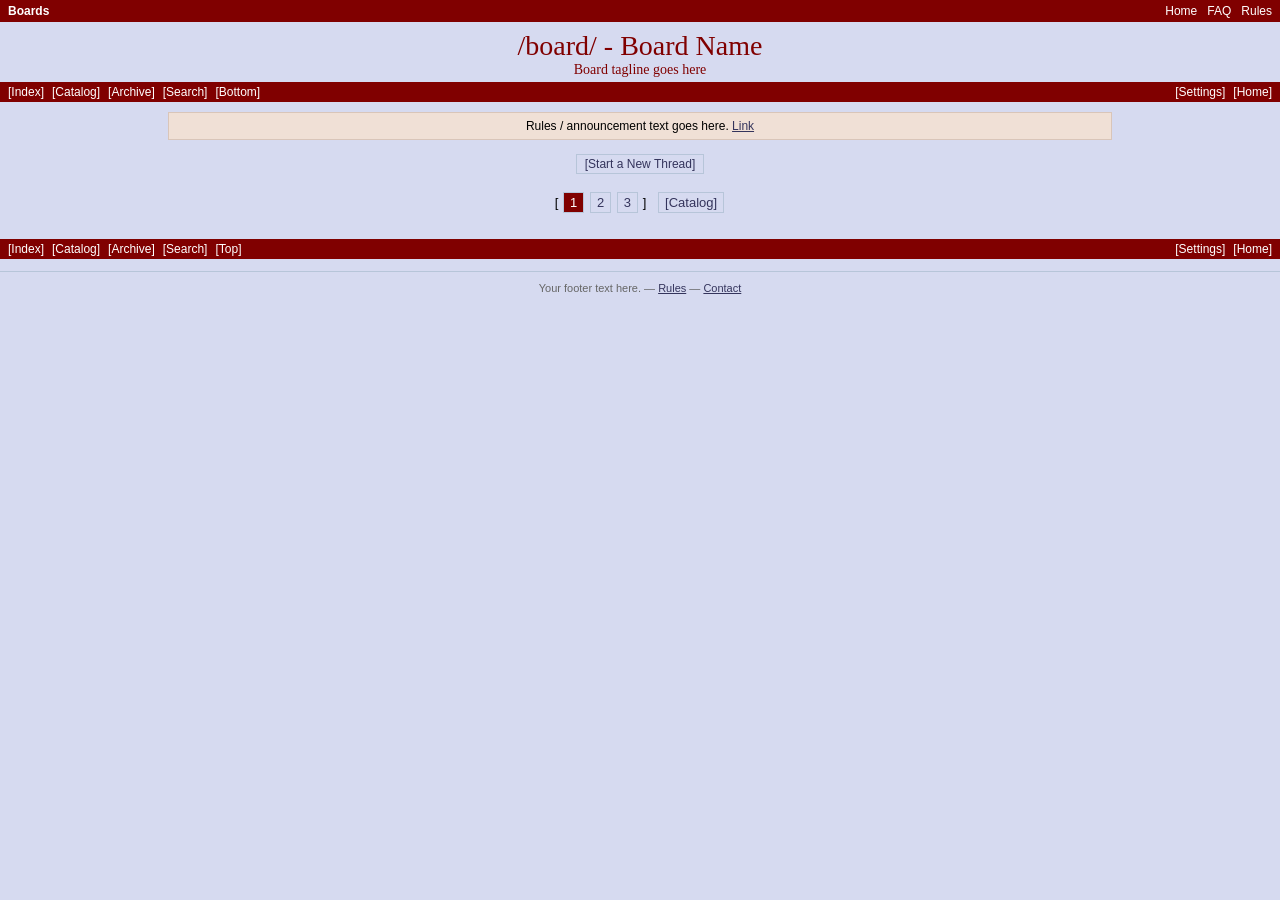
==== carusobackend/index.html @ 74627b52 "modified index Updated the HTML structure and content for the Angelo Caruso website." ====
<!DOCTYPE html>
<html lang="en">
<head>
<meta charset="UTF-8">
<meta name="viewport" content="width=device-width, initial-scale=1.0">
<title>Angelo Caruso website</title>
<link rel="stylesheet" href="css/style.css">
</head>
<body>

<!-- Top board list / header links -->
<div id="header">
  <div id="header-links">
    <strong>Boards</strong>
    <!-- Add your board links here: <a href="/board/">board</a> -->
  </div>
  <div id="header-right">
    <a href="#">Home</a>
    <a href="#">FAQ</a>
    <a href="#">Rules</a>
  </div>
</div>

<!-- Board title -->
<div id="board-banner">
  <h1>/board/ - Board Name</h1>
  <h2>Board tagline goes here</h2>
</div>

<!-- Top nav -->
<div class="nav-bar">
  <div class="nav-left">
    <a href="#">[Index]</a>
    <a href="#">[Catalog]</a>
    <a href="#">[Archive]</a>
    <a href="#">[Search]</a>
    <a href="#">[Bottom]</a>
  </div>
  <div class="nav-right">
    <a href="#">[Settings]</a>
    <a href="#">[Home]</a>
  </div>
</div>

<div id="page-container">

  <!-- Optional announcement banner -->
  <div class="board-announcement">
    Rules / announcement text goes here. <a href="#">Link</a>
  </div>

  <!-- New thread form -->
  <div id="reply-form-container">
    <button class="form-toggle" onclick="document.getElementById('reply-form').classList.toggle('open')">
      [Start a New Thread]
    </button>
    <div id="reply-form">
      <table>
        <tr>
          <td>Name</td>
          <td><input type="text" name="name" size="25" maxlength="35" placeholder="Anonymous"></td>
        </tr>
        <tr>
          <td>Subject</td>
          <td>
            <input type="text" name="sub" size="25" maxlength="100">
            &nbsp;<input type="submit" value="Submit">
          </td>
        </tr>
        <tr>
          <td>Comment</td>
          <td><textarea name="com" cols="48" rows="4"></textarea></td>
        </tr>
        <tr>
          <td>File</td>
          <td><input type="file" name="upfile"></td>
        </tr>
      </table>
    </div>
  </div>

  <!-- ════════════════════════════
       THREADS GO HERE
       Copy this block for each thread:

  <div class="thread" id="t00000001">
    <div class="op-post clearfix">
      <div class="op-file">
        <span class="fileinfo"><a href="#">File: image.jpg</a><br>(100 KB, 800x600)</span>
        <img src="image.jpg" alt="image">
      </div>
      <div>
        <div class="post-header">
          <span class="post-subject">Thread Subject</span>
          &nbsp;<span class="post-name">Anonymous</span>
          &nbsp;<span class="post-date">01/01/26(Thu)00:00:00</span>
          &nbsp;<span class="post-num"><a href="#">No.</a><a href="#">00000001</a></span>
        </div>
        <div class="post-message">
          OP text here.<br>
          <span class="greentext">&gt;greentext like this</span>
        </div>
      </div>
    </div>
    <div class="thread-stats">
      <span class="omitted">X replies and Y images omitted.</span>
      &nbsp;<a href="#">Click here</a> to view.
    </div>
    <div class="replies">
      <div class="reply">
        <div class="post-header">
          <span class="post-name">Anonymous</span>
          &nbsp;<span class="post-date">01/01/26(Thu)00:01:00</span>
          &nbsp;<span class="post-num"><a href="#">No.00000002</a></span>
        </div>
        <div class="post-message">Reply text here.</div>
      </div>
    </div>
  </div>
  <hr class="thread-divider">

  ════════════════════════════ -->

  <!-- Pagination -->
  <div class="pagelist">
    [
    <span class="current-page">1</span>
    <a href="#">2</a>
    <a href="#">3</a>
    ]
    &nbsp;
    <a href="#">[Catalog]</a>
  </div>

</div>

<!-- Bottom nav -->
<div class="nav-bar">
  <div class="nav-left">
    <a href="#">[Index]</a>
    <a href="#">[Catalog]</a>
    <a href="#">[Archive]</a>
    <a href="#">[Search]</a>
    <a href="#">[Top]</a>
  </div>
  <div class="nav-right">
    <a href="#">[Settings]</a>
    <a href="#">[Home]</a>
  </div>
</div>

<div id="footer">
  Your footer text here. &mdash; <a href="#">Rules</a> &mdash; <a href="#">Contact</a>
</div>

</body>
</html>
---- carusobackend/css/style.css ----
* { margin: 0; padding: 0; box-sizing: border-box; }

body {
  background: #D6DAF0;
  font-family: Arial, Helvetica, sans-serif;
  font-size: 13px;
  color: #000;
}

a { color: #34345C; text-decoration: underline; }
a:hover { color: #DD0000; }

#header {
  background: #800000;
  color: #fff;
  padding: 4px 8px;
  display: flex;
  align-items: center;
  justify-content: space-between;
  font-size: 12px;
  flex-wrap: wrap;
  gap: 4px;
}
#header a { color: #fff; text-decoration: none; }
#header a:hover { text-decoration: underline; }
#header-links { display: flex; flex-wrap: wrap; gap: 2px 8px; }
#header-right { display: flex; gap: 10px; }

#board-banner {
  text-align: center;
  padding: 8px 0 4px;
}
#board-banner h1 {
  font-size: 28px;
  font-family: "Times New Roman", serif;
  font-weight: normal;
  color: #800000;
}
#board-banner h2 {
  font-size: 14px;
  font-family: "Times New Roman", serif;
  font-weight: normal;
  color: #800000;
}

.nav-bar {
  background: #800000;
  color: #fff;
  padding: 3px 8px;
  font-size: 12px;
  display: flex;
  justify-content: space-between;
  align-items: center;
  flex-wrap: wrap;
  gap: 4px;
}
.nav-bar a { color: #fff; text-decoration: none; }
.nav-bar a:hover { text-decoration: underline; }
.nav-left { display: flex; gap: 8px; flex-wrap: wrap; }
.nav-right { display: flex; gap: 8px; }

#page-container {
  max-width: 960px;
  margin: 0 auto;
  padding: 4px 8px 20px;
}

.board-announcement {
  background: #F0E0D6;
  border: 1px solid #D9C5B9;
  padding: 6px 10px;
  margin: 6px 0;
  font-size: 12px;
  text-align: center;
}

/* Post form */
#reply-form-container { text-align: center; padding: 8px 0; }
.form-toggle {
  background: #D6DAF0;
  border: 1px solid #B7C5D9;
  padding: 2px 8px;
  cursor: pointer;
  font-size: 12px;
  color: #34345C;
  font-family: Arial, Helvetica, sans-serif;
}
.form-toggle:hover { background: #BBC5D8; }
#reply-form {
  display: none;
  margin: 6px auto;
  max-width: 480px;
  background: #D6DAF0;
  border: 1px solid #B7C5D9;
  padding: 8px;
  text-align: left;
}
#reply-form.open { display: block; }
#reply-form table { width: 100%; border-collapse: collapse; }
#reply-form td { padding: 3px 4px; vertical-align: top; font-size: 12px; }
#reply-form td:first-child { text-align: right; color: #117743; font-weight: bold; width: 70px; }
#reply-form input[type="text"],
#reply-form textarea {
  width: 100%; font-size: 12px;
  font-family: Arial, Helvetica, sans-serif;
  border: 1px solid #aaa; background: #fff; padding: 2px 4px;
}
#reply-form textarea { height: 80px; resize: vertical; }
#reply-form input[type="submit"] {
  background: #D6DAF0; border: 1px solid #aaa;
  padding: 2px 10px; cursor: pointer; font-size: 12px;
  font-family: Arial, Helvetica, sans-serif;
}
#reply-form input[type="submit"]:hover { background: #BBC5D8; }

/* Threads */
.thread { margin: 8px 0 4px; padding: 4px 0; }
.thread-divider { border: none; border-top: 1px solid #B7C5D9; margin: 10px 0 6px; }
.op-post { display: flex; gap: 0; }
.clearfix::after { content: ""; display: table; clear: both; }

.op-file { float: left; margin: 0 16px 6px 0; text-align: center; }
.op-file .fileinfo { font-size: 11px; color: #666; margin-bottom: 3px; display: block; }
.op-file img { display: block; cursor: pointer; max-width: 130px; max-height: 130px; object-fit: cover; }

.post-header { font-size: 13px; margin-bottom: 3px; line-height: 1.6; }
.post-subject { color: #0F0C5D; font-weight: bold; }
.post-name { color: #117743; font-weight: bold; }
.post-date { color: #666; font-size: 12px; }
.post-num { color: #666; font-size: 12px; }
.post-num a { color: #666; text-decoration: none; }
.post-num a:hover { color: #DD0000; }
.post-message { font-size: 13px; line-height: 1.6; max-width: 700px; word-wrap: break-word; }
.post-message .greentext { color: #789922; }
.post-message .spoiler { background: #000; color: #000; cursor: pointer; }
.post-message .spoiler:hover { color: #fff; }

.replies { margin-left: 50px; margin-top: 8px; }
.reply {
  display: inline-block; background: #D6DAF0;
  border: 1px solid #B7C5D9; padding: 4px 6px;
  margin: 3px 4px 3px 0; vertical-align: top; max-width: 320px;
}
.reply .post-header { font-size: 12px; }
.reply-file { margin-bottom: 4px; }
.reply-file img { max-width: 100px; max-height: 100px; display: block; cursor: pointer; object-fit: cover; }
.reply-file .fileinfo { font-size: 11px; color: #666; }

.thread-stats { margin: 6px 0 0 50px; font-size: 12px; color: #666; }
.thread-stats a { color: #34345C; }
.omitted { font-style: italic; }

/* Pagination */
.pagelist { text-align: center; padding: 10px 0 6px; font-size: 13px; }
.pagelist a {
  display: inline-block; padding: 2px 6px;
  border: 1px solid #B7C5D9; background: #D6DAF0;
  color: #34345C; text-decoration: none; margin: 0 1px;
}
.pagelist a:hover { background: #BBC5D8; }
.current-page {
  display: inline-block; padding: 2px 6px;
  border: 1px solid #B7C5D9; background: #800000; color: #fff; margin: 0 1px;
}

#footer {
  text-align: center; font-size: 11px; color: #666;
  padding: 10px 0; border-top: 1px solid #B7C5D9; margin-top: 12px;
}
#footer a { color: #34345C; }
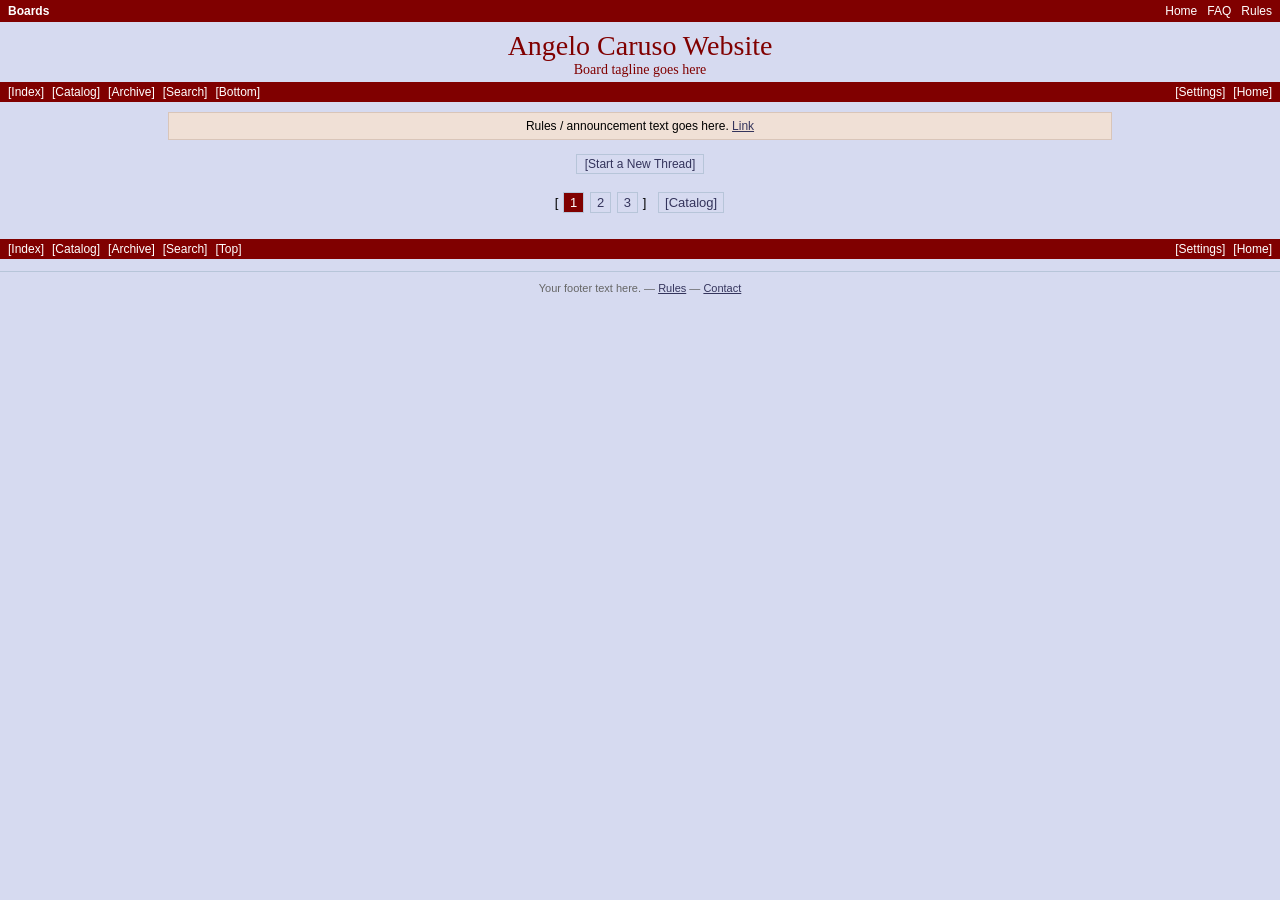
==== commit 7b8a181f: "Update index.html" ====
--- a/carusobackend/index.html
+++ b/carusobackend/index.html
@@ -23,7 +23,7 @@
 
 <!-- Board title -->
 <div id="board-banner">
-  <h1>/board/ - Board Name</h1>
+  <h1>Angelo Caruso Website</h1>
   <h2>Board tagline goes here</h2>
 </div>
 
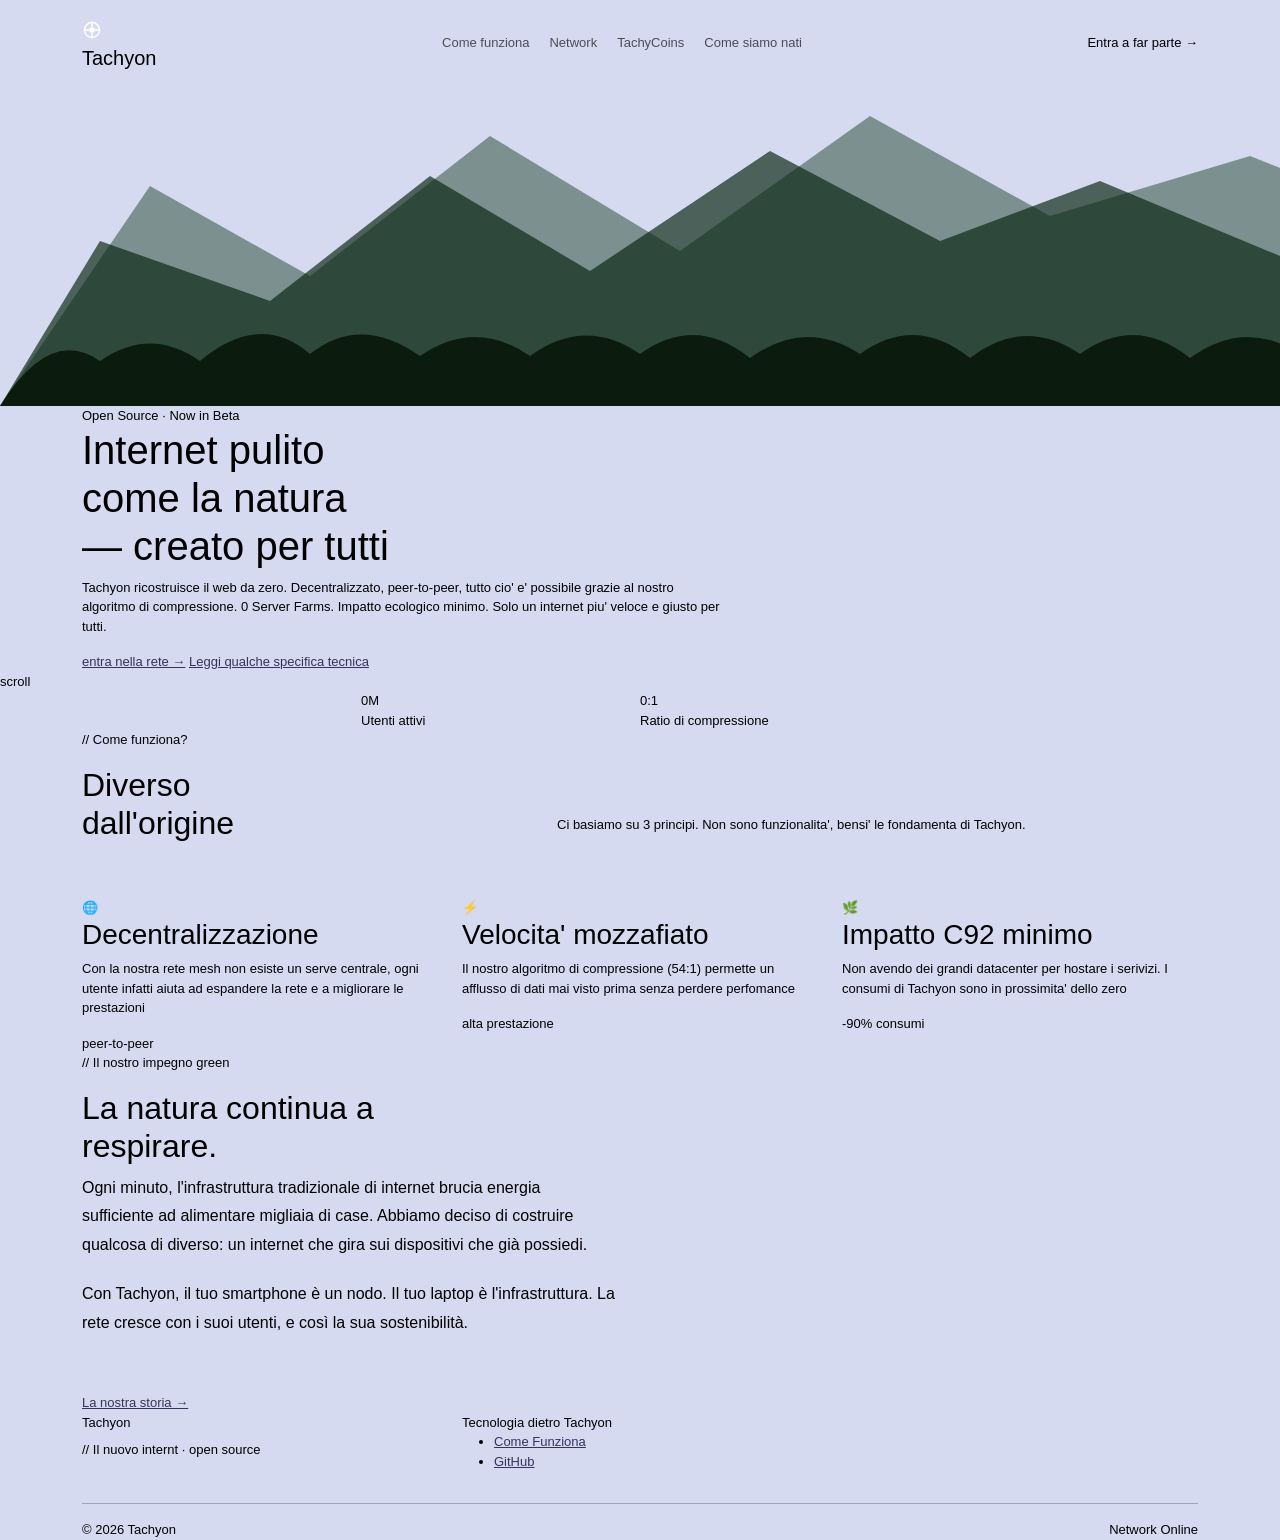
==== commit 3eee4e01: "Revamp index.html for Tachyon website Updated the HTML structure and content for the Tachyon website" ====
--- a/carusobackend/index.html
+++ b/carusobackend/index.html
@@ -1,157 +1,217 @@
 <!DOCTYPE html>
-<html lang="en">
+<html lang="it">
 <head>
-<meta charset="UTF-8">
-<meta name="viewport" content="width=device-width, initial-scale=1.0">
-<title>Angelo Caruso website</title>
-<link rel="stylesheet" href="css/style.css">
+  <meta charset="UTF-8">
+  <meta name="viewport" content="width=device-width, initial-scale=1.0">
+  <title>Tachyon — L'internet davvero libero</title>
+
+  <link href="https://cdn.jsdelivr.net/npm/bootstrap@5.3.3/dist/css/bootstrap.min.css" rel="stylesheet">
+  <link href="https://fonts.googleapis.com/css2?family=Syne:wght@400;600;700;800&family=Outfit:wght@300;400;500;600&family=DM+Mono:wght@400;500&display=swap" rel="stylesheet">
+
+  <link rel="stylesheet" href="css/style.css">
 </head>
 <body>
 
-<!-- Top board list / header links -->
-<div id="header">
-  <div id="header-links">
-    <strong>Boards</strong>
-    <!-- Add your board links here: <a href="/board/">board</a> -->
+  <nav class="navbar navbar-expand-lg" id="mainNav">
+    <div class="container">
+      <a class="navbar-brand" href="index.html">
+        <div class="brand-icon">
+          <svg width="20" height="20" viewBox="0 0 20 20" fill="none" aria-hidden="true">
+            <circle cx="10" cy="10" r="7.5" stroke="white" stroke-width="1.5"/>
+            <circle cx="10" cy="10" r="2.8" fill="white"/>
+            <line x1="10" y1="2" x2="10" y2="6.5"  stroke="white" stroke-width="1.5" stroke-linecap="round"/>
+            <line x1="10" y1="13.5" x2="10" y2="18" stroke="white" stroke-width="1.5" stroke-linecap="round"/>
+            <line x1="2"  y1="10"  x2="6.5" y2="10" stroke="white" stroke-width="1.5" stroke-linecap="round"/>
+            <line x1="13.5" y1="10" x2="18" y2="10" stroke="white" stroke-width="1.5" stroke-linecap="round"/>
+          </svg>
+        </div>
+        <span class="brand-name">Tachyon</span>
+      </a>
+
+      <button class="navbar-toggler" type="button" data-bs-toggle="collapse" data-bs-target="#navContent">
+        <span class="navbar-toggler-icon"></span>
+      </button>
+
+      <div class="collapse navbar-collapse" id="navContent">
+        <ul class="navbar-nav mx-auto gap-1">
+          <li class="nav-item"><a class="nav-link" href="technology.html">Come funziona</a></li>
+          <li class="nav-item"><a class="nav-link" href="#">Network</a></li>
+          <li class="nav-item"><a class="nav-link" href="tachycoins.html">TachyCoins</a></li>
+          <li class="nav-item"><a class="nav-link" href="story.html">Come siamo nati</a></li>
+        </ul>
+        <a href="calculator.html" class="nav-link btn-nav-cta ms-lg-3">Entra a far parte →</a>
+      </div>
+    </div>
+  </nav>
+
+  <section class="hero" id="hero">
+    <div class="hero-bg">
+      <div class="hero-bg-placeholder"></div>
+      <svg class="hero-mountains" viewBox="0 0 1440 320" xmlns="http://www.w3.org/2000/svg" preserveAspectRatio="xMidYMax slice" style="height:320px;">
+        <polygon points="0,320 150,100 310,190 490,50 680,165 870,30 1050,130 1250,70 1440,145 1440,320" fill="rgba(14,55,28,0.45)"/>
+        <polygon points="0,320 100,155 270,215 430,90 590,185 770,65 940,155 1100,95 1280,170 1440,115 1440,320" fill="rgba(10,40,20,0.68)"/>
+        <path d="M0,320 Q50,240 100,275 Q150,240 200,275 Q260,225 310,268 Q360,228 420,270 Q475,232 530,270 Q585,230 640,268 Q695,228 750,272 Q805,232 860,268 Q915,228 970,272 Q1025,230 1080,268 Q1135,228 1190,272 Q1245,232 1300,268 Q1360,240 1440,265 L1440,320 Z" fill="rgba(6,22,10,0.88)"/>
+      </svg>
+      <div class="hero-particles" id="particles"></div>
+    </div>
+
+    <div class="hero-overlay"></div>
+
+    <div class="container hero-content">
+      <div class="row">
+        <div class="col-lg-8 col-xl-7">
+          <div class="hero-badge">
+            <div class="hero-badge-dot"></div>
+            <span class="hero-badge-text">Open Source · Now in Beta</span>
+          </div>
+          <h1 class="hero-title">
+            Internet pulito<br>
+            come <span class="accent">la natura</span><br>
+            <span class="dim">— creato per tutti</span>
+          </h1>
+          <p class="hero-subtitle">
+          Tachyon ricostruisce il web da zero. Decentralizzato, peer-to-peer, tutto cio' e' possibile grazie al nostro algoritmo di compressione. 0 Server Farms. Impatto ecologico minimo. Solo un internet piu' veloce e giusto per tutti.
+          </p>
+          <div class="hero-actions">
+            <a href="calculator.html" class="btn-primary-green">entra nella rete →</a>
+            <a href="technology.html" class="btn-ghost-white">Leggi qualche specifica tecnica</a>
+          </div>
+        </div>
+      </div>
+    </div>
+
+    <div class="scroll-hint">
+      <span>scroll</span>
+      <div class="scroll-arrow"></div>
+    </div>
+  </section>
+
+  <section class="impact-bar">
+  <div class="container">
+    <div class="row g-0 justify-content-center">
+      
+      <div class="col-6 col-md-3">
+        <div class="impact-stat">
+          <div class="impact-num">
+            <span class="counter" data-target="12.4">0</span><span class="unit">M</span>
+          </div>
+          <div class="impact-label">Utenti attivi</div>
+        </div>
+      </div>
+
+      <div class="col-6 col-md-3">
+        <div class="impact-stat">
+          <div class="impact-num">
+            <span class="counter" data-target="54">0</span><span class="unit">:1</span>
+          </div>
+          <div class="impact-label">Ratio di compressione</div>
+        </div>
+      </div>
+
+    </div>
   </div>
-  <div id="header-right">
-    <a href="#">Home</a>
-    <a href="#">FAQ</a>
-    <a href="#">Rules</a>
+</section>
+
+  <section class="features" id="features">
+    <div class="container">
+      <div class="row mb-5 reveal">
+        <div class="col-lg-5 mb-4 mb-lg-0">
+          <p class="section-eyebrow">// Come funziona?</p>
+          <h2 class="section-title">Diverso<br>dall'origine</h2>
+        </div>
+        <div class="col-lg-7 d-flex align-items-end">
+          <p class="section-subtitle">Ci basiamo su 3 principi. Non sono funzionalita', bensi' le fondamenta di Tachyon.</p>
+        </div>
+      </div>
+      <div class="row g-4">
+        <div class="col-md-4 reveal">
+          <div class="feature-card">
+            <div class="feature-icon">🌐</div>
+            <h3 class="feature-title">Decentralizzazione</h3>
+            <p class="feature-desc">Con la nostra rete mesh non esiste un serve centrale, ogni utente infatti aiuta ad espandere la rete e a migliorare le prestazioni</p>
+            <span class="feature-tag">peer-to-peer</span>
+          </div>
+        </div>
+        <div class="col-md-4 reveal reveal-delay-1">
+          <div class="feature-card">
+            <div class="feature-icon">⚡</div>
+            <h3 class="feature-title">Velocita' mozzafiato</h3>
+            <p class="feature-desc">Il nostro algoritmo di compressione (54:1) permette un afflusso di dati mai visto prima senza perdere perfomance</p>
+            <span class="feature-tag">alta prestazione</span>
+          </div>
+        </div>
+        <div class="col-md-4 reveal reveal-delay-2">
+          <div class="feature-card">
+            <div class="feature-icon">🌿</div>
+            <h3 class="feature-title">Impatto C92 minimo</h3>
+            <p class="feature-desc">Non avendo dei grandi datacenter per hostare i serivizi. I consumi di Tachyon sono in prossimita' dello zero</p>
+            <span class="feature-tag">-90% consumi</span>
+          </div>
+        </div>
+      </div>
+    </div>
+  </section>
+
+  <section class="mission" id="mission" aria-labelledby="mission-title">
+  <div class="container">
+    <div class="row align-items-center g-5">
+
+      <div class="col-md-6 reveal">
+        <p class="section-eyebrow">// Il nostro impegno green</p>
+        <h2 class="section-title" id="mission-title">La natura continua a <br>respirare.</h2>
+
+        <p style="font-size:16px;color:var(--slate-600);line-height:1.80;margin-bottom:20px;">
+          Ogni minuto, l'infrastruttura tradizionale di internet brucia energia sufficiente ad alimentare migliaia di case. Abbiamo deciso di costruire qualcosa di diverso: un internet che gira sui dispositivi che già possiedi.
+        </p>
+        <p style="font-size:16px;color:var(--slate-600);line-height:1.80;margin-bottom:36px;">
+          Con Tachyon, il tuo smartphone è un nodo. Il tuo laptop è l'infrastruttura. La rete cresce con i suoi utenti, e così la sua sostenibilità.
+        </p>
+
+
+
+        <br>
+        <a href="story.html" class="btn-mission">La nostra storia →</a>
+      </div>
+
+      <div class="col-md-6 reveal">
+        <div class="mission-visual">
+          <video autoplay muted playsinline class="mission-video">
+            <source src="assets/natura1.mp4" type="video/mp4">
+            Il tuo browser non supporta il video.
+          </video>
+        </div>
+      </div>
+
+    </div>
   </div>
-</div>
-
-<!-- Board title -->
-<div id="board-banner">
-  <h1>Angelo Caruso Website</h1>
-  <h2>Board tagline goes here</h2>
-</div>
-
-<!-- Top nav -->
-<div class="nav-bar">
-  <div class="nav-left">
-    <a href="#">[Index]</a>
-    <a href="#">[Catalog]</a>
-    <a href="#">[Archive]</a>
-    <a href="#">[Search]</a>
-    <a href="#">[Bottom]</a>
-  </div>
-  <div class="nav-right">
-    <a href="#">[Settings]</a>
-    <a href="#">[Home]</a>
-  </div>
-</div>
-
-<div id="page-container">
-
-  <!-- Optional announcement banner -->
-  <div class="board-announcement">
-    Rules / announcement text goes here. <a href="#">Link</a>
-  </div>
-
-  <!-- New thread form -->
-  <div id="reply-form-container">
-    <button class="form-toggle" onclick="document.getElementById('reply-form').classList.toggle('open')">
-      [Start a New Thread]
-    </button>
-    <div id="reply-form">
-      <table>
-        <tr>
-          <td>Name</td>
-          <td><input type="text" name="name" size="25" maxlength="35" placeholder="Anonymous"></td>
-        </tr>
-        <tr>
-          <td>Subject</td>
-          <td>
-            <input type="text" name="sub" size="25" maxlength="100">
-            &nbsp;<input type="submit" value="Submit">
-          </td>
-        </tr>
-        <tr>
-          <td>Comment</td>
-          <td><textarea name="com" cols="48" rows="4"></textarea></td>
-        </tr>
-        <tr>
-          <td>File</td>
-          <td><input type="file" name="upfile"></td>
-        </tr>
-      </table>
-    </div>
-  </div>
-
-  <!-- ════════════════════════════
-       THREADS GO HERE
-       Copy this block for each thread:
-
-  <div class="thread" id="t00000001">
-    <div class="op-post clearfix">
-      <div class="op-file">
-        <span class="fileinfo"><a href="#">File: image.jpg</a><br>(100 KB, 800x600)</span>
-        <img src="image.jpg" alt="image">
-      </div>
-      <div>
-        <div class="post-header">
-          <span class="post-subject">Thread Subject</span>
-          &nbsp;<span class="post-name">Anonymous</span>
-          &nbsp;<span class="post-date">01/01/26(Thu)00:00:00</span>
-          &nbsp;<span class="post-num"><a href="#">No.</a><a href="#">00000001</a></span>
-        </div>
-        <div class="post-message">
-          OP text here.<br>
-          <span class="greentext">&gt;greentext like this</span>
-        </div>
-      </div>
-    </div>
-    <div class="thread-stats">
-      <span class="omitted">X replies and Y images omitted.</span>
-      &nbsp;<a href="#">Click here</a> to view.
-    </div>
-    <div class="replies">
-      <div class="reply">
-        <div class="post-header">
-          <span class="post-name">Anonymous</span>
-          &nbsp;<span class="post-date">01/01/26(Thu)00:01:00</span>
-          &nbsp;<span class="post-num"><a href="#">No.00000002</a></span>
-        </div>
-        <div class="post-message">Reply text here.</div>
-      </div>
-    </div>
-  </div>
-  <hr class="thread-divider">
-
-  ════════════════════════════ -->
-
-  <!-- Pagination -->
-  <div class="pagelist">
-    [
-    <span class="current-page">1</span>
-    <a href="#">2</a>
-    <a href="#">3</a>
-    ]
-    &nbsp;
-    <a href="#">[Catalog]</a>
-  </div>
-
-</div>
-
-<!-- Bottom nav -->
-<div class="nav-bar">
-  <div class="nav-left">
-    <a href="#">[Index]</a>
-    <a href="#">[Catalog]</a>
-    <a href="#">[Archive]</a>
-    <a href="#">[Search]</a>
-    <a href="#">[Top]</a>
-  </div>
-  <div class="nav-right">
-    <a href="#">[Settings]</a>
-    <a href="#">[Home]</a>
-  </div>
-</div>
-
-<div id="footer">
-  Your footer text here. &mdash; <a href="#">Rules</a> &mdash; <a href="#">Contact</a>
-</div>
-
+</section>
+
+  <footer class="footer">
+    <div class="container">
+      <div class="row g-4">
+        <div class="col-lg-4">
+          <div class="d-flex align-items-center gap-2 mb-2">
+            <span class="footer-brand-name">Tachyon</span>
+          </div>
+          <p class="footer-tagline">// Il nuovo internt · open source</p>
+        </div>
+        <div class="col-6 col-md-2">
+            <div class="footer-col-title">Tecnologia dietro Tachyon</div>
+            <ul class="footer-links">
+                <li><a href="#">Come Funziona</a></li>
+                <li><a href="https://github.com/Mawku">GitHub</a></li>
+            </ul>
+        </div>
+      </div>
+      <hr class="footer-divider">
+      <div class="d-flex justify-content-between">
+        <span class="footer-copyright">© 2026 Tachyon</span>
+        <div class="footer-status"><div class="status-dot"></div> Network Online</div>
+      </div>
+    </div>
+  </footer>
+
+  <script src="https://cdn.jsdelivr.net/npm/bootstrap@5.3.3/dist/js/bootstrap.bundle.min.js"></script>
+  <script src="js/script.js"></script>
 </body>
 </html>
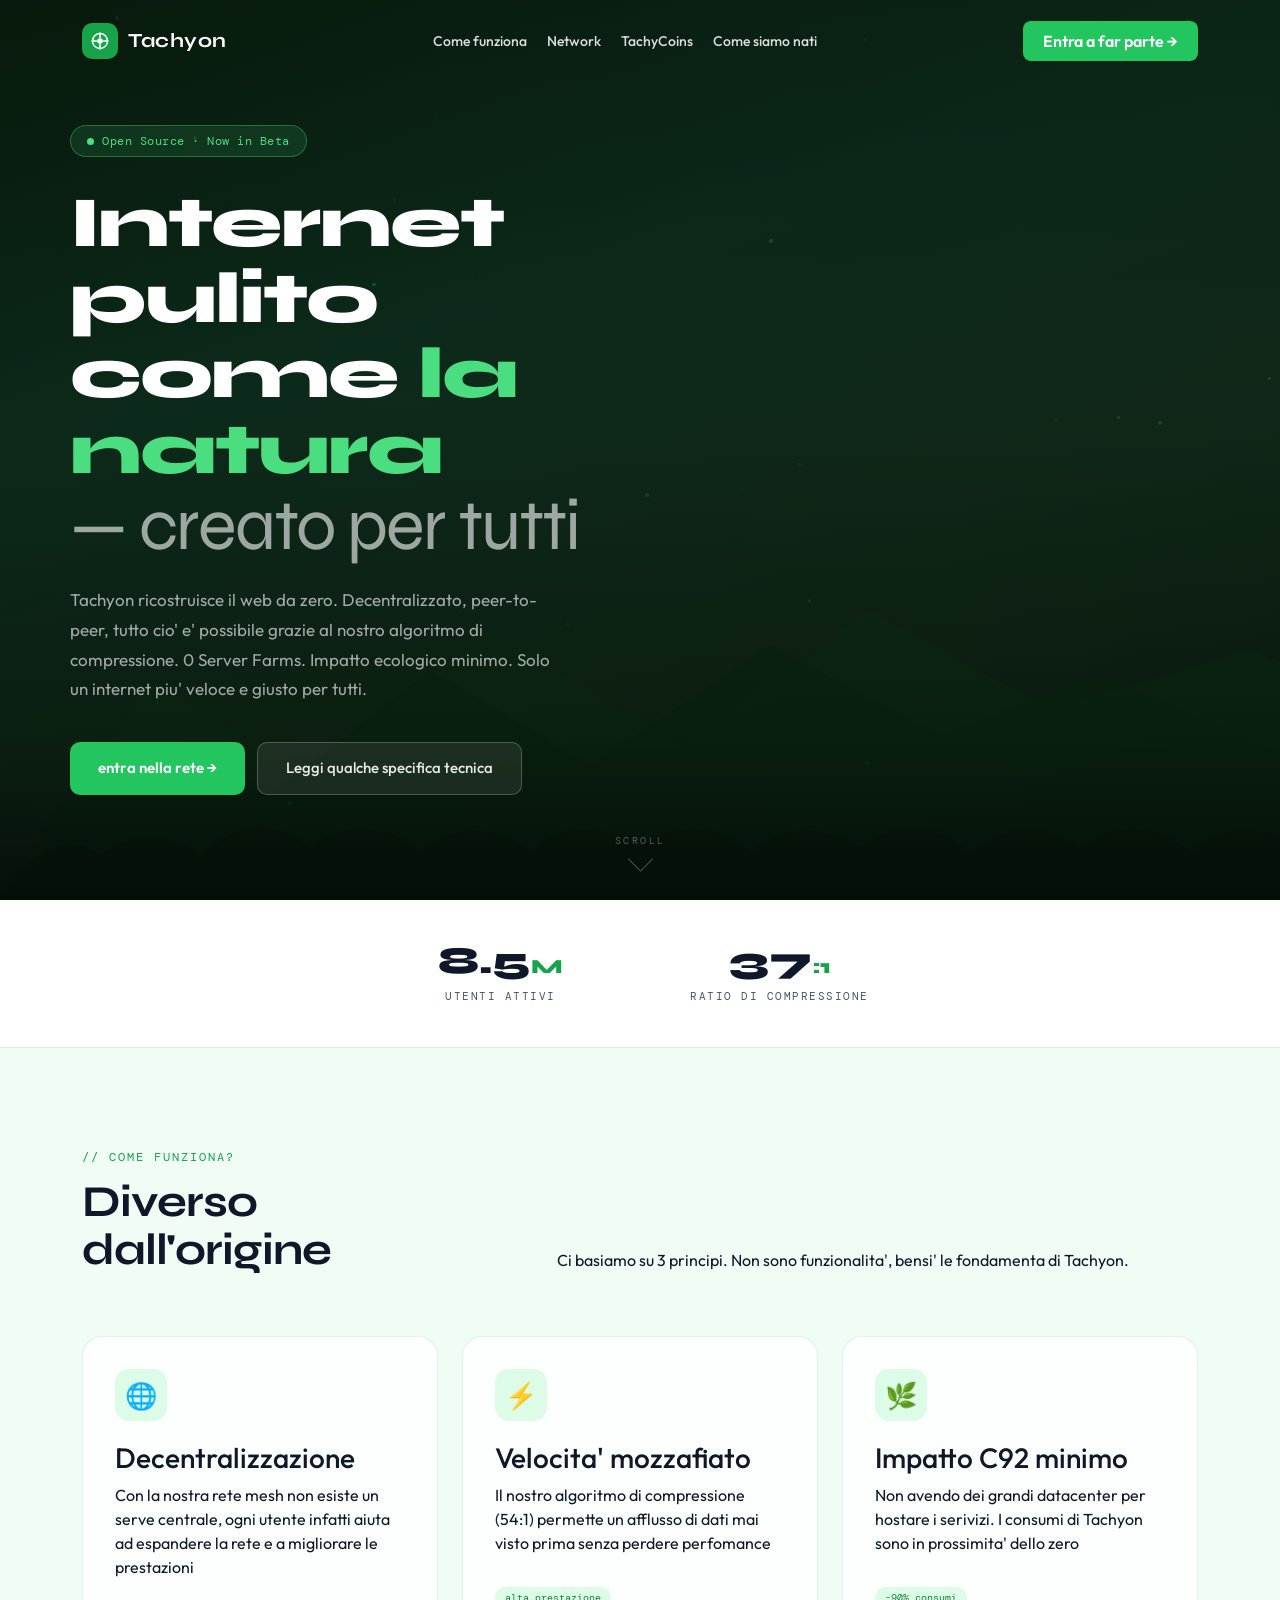
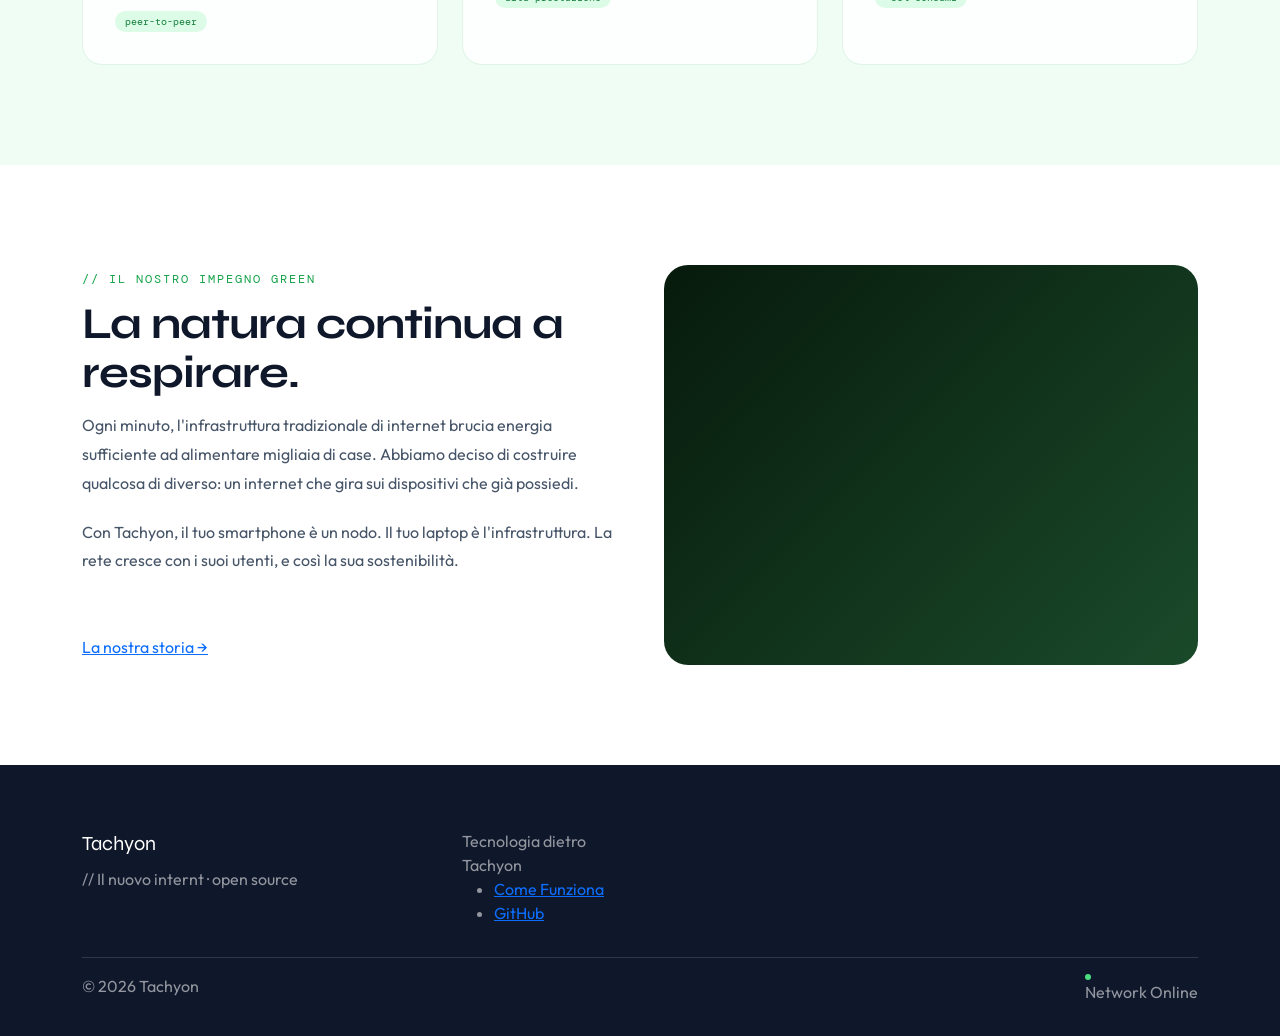
==== commit 9d9ac370: "revamp del sito sito per proggetto tpsit" ====
--- a/carusobackend/index.html
+++ b/carusobackend/index.html
@@ -214,4 +214,4 @@
   <script src="https://cdn.jsdelivr.net/npm/bootstrap@5.3.3/dist/js/bootstrap.bundle.min.js"></script>
   <script src="js/script.js"></script>
 </body>
-</html>
+</html>
--- a/carusobackend/css/style.css
+++ b/carusobackend/css/style.css
@@ -1,170 +1,411 @@
-* { margin: 0; padding: 0; box-sizing: border-box; }
+/* ============================================================
+   CSS VARIABLES — palette Tachyon
+============================================================ */
+:root {
+  --green-50:  #f0fdf4;
+  --green-100: #dcfce7;
+  --green-400: #4ade80;
+  --green-500: #22c55e;
+  --green-600: #16a34a;
+  --green-700: #15803d;
+  --green-900: #052e10;
+  --slate-50:  #f8fafc;
+  --slate-100: #f1f5f9;
+  --slate-200: #e2e8f0;
+  --slate-600: #475569;
+  --slate-700: #334155;
+  --slate-900: #0f172a;
+  --surface:   rgba(255, 255, 255, 0.80);
+  --surface-border: rgba(22, 163, 74, 0.12);
+  --font-heading: 'Syne', sans-serif;
+  --font-body:    'Outfit', sans-serif;
+  --font-mono:    'DM Mono', monospace;
+}
+
+*, *::before, *::after { box-sizing: border-box; margin: 0; padding: 0; }
 
 body {
-  background: #D6DAF0;
-  font-family: Arial, Helvetica, sans-serif;
-  font-size: 13px;
-  color: #000;
-}
-
-a { color: #34345C; text-decoration: underline; }
-a:hover { color: #DD0000; }
-
-#header {
-  background: #800000;
-  color: #fff;
-  padding: 4px 8px;
+  font-family: var(--font-body);
+  background-color: var(--slate-50);
+  color: var(--slate-900);
+  overflow-x: hidden;
+}
+
+/* ============================================================
+   NAVBAR
+============================================================ */
+#mainNav {
+  position: fixed;
+  top: 0; left: 0; right: 0;
+  z-index: 1000;
+  padding: 18px 0;
+  transition: all 0.35s ease;
+}
+
+#mainNav.scrolled {
+  background: rgba(255, 255, 255, 0.88);
+  backdrop-filter: blur(22px);
+  -webkit-backdrop-filter: blur(22px);
+  border-bottom: 1px solid var(--surface-border);
+  padding: 10px 0;
+  box-shadow: 0 1px 40px rgba(0, 0, 0, 0.05);
+}
+
+.navbar-brand {
   display: flex;
   align-items: center;
-  justify-content: space-between;
-  font-size: 12px;
-  flex-wrap: wrap;
-  gap: 4px;
-}
-#header a { color: #fff; text-decoration: none; }
-#header a:hover { text-decoration: underline; }
-#header-links { display: flex; flex-wrap: wrap; gap: 2px 8px; }
-#header-right { display: flex; gap: 10px; }
-
-#board-banner {
-  text-align: center;
-  padding: 8px 0 4px;
-}
-#board-banner h1 {
-  font-size: 28px;
-  font-family: "Times New Roman", serif;
-  font-weight: normal;
-  color: #800000;
-}
-#board-banner h2 {
-  font-size: 14px;
-  font-family: "Times New Roman", serif;
-  font-weight: normal;
-  color: #800000;
-}
-
-.nav-bar {
-  background: #800000;
+  gap: 10px;
+  text-decoration: none;
+}
+
+.brand-icon {
+  width: 36px; height: 36px;
+  background: var(--green-600);
+  border-radius: 10px;
+  display: flex; align-items: center; justify-content: center;
+  flex-shrink: 0;
+}
+
+.brand-name {
+  font-family: var(--font-heading);
+  font-size: 20px; font-weight: 700;
   color: #fff;
-  padding: 3px 8px;
-  font-size: 12px;
+  letter-spacing: 0.5px;
+  transition: color 0.3s;
+}
+
+#mainNav.scrolled .brand-name { color: var(--slate-900); }
+
+.navbar-nav .nav-link {
+  color: rgba(255, 255, 255, 0.85);
+  font-family: var(--font-body);
+  font-size: 14px; font-weight: 500;
+  padding: 6px 14px;
+  transition: color 0.2s;
+}
+#mainNav.scrolled .navbar-nav .nav-link { color: var(--slate-700); }
+.navbar-nav .nav-link:hover { color: var(--green-400); }
+#mainNav.scrolled .navbar-nav .nav-link:hover { color: var(--green-600); }
+
+.btn-nav-cta {
+  background: var(--green-500) !important;
+  color: #fff !important;
+  border-radius: 8px;
+  padding: 8px 20px !important;
+  font-weight: 600 !important;
+  transition: background 0.2s, transform 0.15s !important;
+  text-decoration: none;
+}
+.btn-nav-cta:hover { background: var(--green-600) !important; transform: translateY(-1px); }
+
+.navbar-toggler { border: none; }
+.navbar-toggler:focus { box-shadow: none; }
+.navbar-toggler-icon { filter: invert(1); }
+#mainNav.scrolled .navbar-toggler-icon { filter: none; }
+
+/* ============================================================
+   HERO
+============================================================ */
+.hero {
+  position: relative;
+  min-height: 100vh;
   display: flex;
-  justify-content: space-between;
   align-items: center;
-  flex-wrap: wrap;
-  gap: 4px;
-}
-.nav-bar a { color: #fff; text-decoration: none; }
-.nav-bar a:hover { text-decoration: underline; }
-.nav-left { display: flex; gap: 8px; flex-wrap: wrap; }
-.nav-right { display: flex; gap: 8px; }
-
-#page-container {
-  max-width: 960px;
-  margin: 0 auto;
-  padding: 4px 8px 20px;
-}
-
-.board-announcement {
-  background: #F0E0D6;
-  border: 1px solid #D9C5B9;
-  padding: 6px 10px;
-  margin: 6px 0;
-  font-size: 12px;
-  text-align: center;
-}
-
-/* Post form */
-#reply-form-container { text-align: center; padding: 8px 0; }
-.form-toggle {
-  background: #D6DAF0;
-  border: 1px solid #B7C5D9;
-  padding: 2px 8px;
-  cursor: pointer;
-  font-size: 12px;
-  color: #34345C;
-  font-family: Arial, Helvetica, sans-serif;
-}
-.form-toggle:hover { background: #BBC5D8; }
-#reply-form {
-  display: none;
-  margin: 6px auto;
-  max-width: 480px;
-  background: #D6DAF0;
-  border: 1px solid #B7C5D9;
-  padding: 8px;
-  text-align: left;
-}
-#reply-form.open { display: block; }
-#reply-form table { width: 100%; border-collapse: collapse; }
-#reply-form td { padding: 3px 4px; vertical-align: top; font-size: 12px; }
-#reply-form td:first-child { text-align: right; color: #117743; font-weight: bold; width: 70px; }
-#reply-form input[type="text"],
-#reply-form textarea {
-  width: 100%; font-size: 12px;
-  font-family: Arial, Helvetica, sans-serif;
-  border: 1px solid #aaa; background: #fff; padding: 2px 4px;
-}
-#reply-form textarea { height: 80px; resize: vertical; }
-#reply-form input[type="submit"] {
-  background: #D6DAF0; border: 1px solid #aaa;
-  padding: 2px 10px; cursor: pointer; font-size: 12px;
-  font-family: Arial, Helvetica, sans-serif;
-}
-#reply-form input[type="submit"]:hover { background: #BBC5D8; }
-
-/* Threads */
-.thread { margin: 8px 0 4px; padding: 4px 0; }
-.thread-divider { border: none; border-top: 1px solid #B7C5D9; margin: 10px 0 6px; }
-.op-post { display: flex; gap: 0; }
-.clearfix::after { content: ""; display: table; clear: both; }
-
-.op-file { float: left; margin: 0 16px 6px 0; text-align: center; }
-.op-file .fileinfo { font-size: 11px; color: #666; margin-bottom: 3px; display: block; }
-.op-file img { display: block; cursor: pointer; max-width: 130px; max-height: 130px; object-fit: cover; }
-
-.post-header { font-size: 13px; margin-bottom: 3px; line-height: 1.6; }
-.post-subject { color: #0F0C5D; font-weight: bold; }
-.post-name { color: #117743; font-weight: bold; }
-.post-date { color: #666; font-size: 12px; }
-.post-num { color: #666; font-size: 12px; }
-.post-num a { color: #666; text-decoration: none; }
-.post-num a:hover { color: #DD0000; }
-.post-message { font-size: 13px; line-height: 1.6; max-width: 700px; word-wrap: break-word; }
-.post-message .greentext { color: #789922; }
-.post-message .spoiler { background: #000; color: #000; cursor: pointer; }
-.post-message .spoiler:hover { color: #fff; }
-
-.replies { margin-left: 50px; margin-top: 8px; }
-.reply {
-  display: inline-block; background: #D6DAF0;
-  border: 1px solid #B7C5D9; padding: 4px 6px;
-  margin: 3px 4px 3px 0; vertical-align: top; max-width: 320px;
-}
-.reply .post-header { font-size: 12px; }
-.reply-file { margin-bottom: 4px; }
-.reply-file img { max-width: 100px; max-height: 100px; display: block; cursor: pointer; object-fit: cover; }
-.reply-file .fileinfo { font-size: 11px; color: #666; }
-
-.thread-stats { margin: 6px 0 0 50px; font-size: 12px; color: #666; }
-.thread-stats a { color: #34345C; }
-.omitted { font-style: italic; }
-
-/* Pagination */
-.pagelist { text-align: center; padding: 10px 0 6px; font-size: 13px; }
-.pagelist a {
-  display: inline-block; padding: 2px 6px;
-  border: 1px solid #B7C5D9; background: #D6DAF0;
-  color: #34345C; text-decoration: none; margin: 0 1px;
-}
-.pagelist a:hover { background: #BBC5D8; }
-.current-page {
-  display: inline-block; padding: 2px 6px;
-  border: 1px solid #B7C5D9; background: #800000; color: #fff; margin: 0 1px;
-}
-
-#footer {
-  text-align: center; font-size: 11px; color: #666;
-  padding: 10px 0; border-top: 1px solid #B7C5D9; margin-top: 12px;
-}
-#footer a { color: #34345C; }+  overflow: hidden;
+}
+
+.hero-bg {
+  position: absolute;
+  inset: 0; z-index: 0;
+}
+
+.hero-bg-placeholder {
+  position: absolute;
+  inset: 0;
+  background: linear-gradient(160deg, #071a0c 0%, #0d3020 35%, #142b1c 65%, #0a1a10 100%);
+}
+
+.hero-mountains {
+  position: absolute;
+  bottom: 0; left: 0; right: 0;
+  z-index: 1; pointer-events: none;
+}
+
+.hero-overlay {
+  position: absolute; inset: 0;
+  background: linear-gradient(
+    180deg,
+    rgba(8, 25, 12, 0.50)  0%,
+    rgba(8, 25, 12, 0.25)  45%,
+    rgba(8, 25, 12, 0.70)  82%,
+    rgba(4, 14, 7, 0.94)  100%
+  );
+  z-index: 2;
+}
+
+.hero-particles { position: absolute; inset: 0; z-index: 1; overflow: hidden; }
+
+.particle {
+  position: absolute;
+  background: rgba(74, 222, 128, 0.5);
+  border-radius: 50%;
+  animation: floatUp linear infinite;
+}
+
+@keyframes floatUp {
+  from { transform: translateY(0) translateX(0); opacity: 0; }
+  10%  { opacity: 1; }
+  90%  { opacity: 0.7; }
+  to   { transform: translateY(-105vh) translateX(20px); opacity: 0; }
+}
+
+.hero-content {
+  position: relative; z-index: 3;
+  padding: 110px 0 90px;
+}
+
+.hero-badge {
+  display: inline-flex; align-items: center; gap: 8px;
+  background: rgba(74, 222, 128, 0.12);
+  border: 1px solid rgba(74, 222, 128, 0.35);
+  border-radius: 24px;
+  padding: 6px 16px;
+  margin-bottom: 28px;
+  animation: fadeSlideUp 0.8s ease both;
+}
+
+.hero-badge-dot {
+  width: 7px; height: 7px;
+  background: var(--green-400);
+  border-radius: 50%;
+  animation: pulseDot 2s ease infinite;
+}
+
+.hero-badge-text {
+  font-family: var(--font-mono);
+  font-size: 12px; color: var(--green-400);
+  letter-spacing: 0.5px;
+}
+
+.hero-title {
+  font-family: var(--font-heading);
+  font-size: clamp(40px, 6vw, 72px);
+  font-weight: 800;
+  color: #fff;
+  line-height: 1.05;
+  letter-spacing: -2px;
+  margin-bottom: 22px;
+  animation: fadeSlideUp 0.8s 0.1s ease both;
+}
+
+.hero-title .accent { color: var(--green-400); }
+.hero-title .dim { font-weight: 300; color: rgba(255,255,255,0.60); }
+
+.hero-subtitle {
+  font-size: 17px; font-weight: 400;
+  color: rgba(255,255,255,0.62);
+  line-height: 1.75;
+  max-width: 500px;
+  margin-bottom: 38px;
+  animation: fadeSlideUp 0.8s 0.2s ease both;
+}
+
+.hero-actions {
+  display: flex; gap: 12px; flex-wrap: wrap;
+  animation: fadeSlideUp 0.8s 0.3s ease both;
+}
+
+.btn-primary-green {
+  background: var(--green-500);
+  color: #fff;
+  border: none; border-radius: 10px;
+  padding: 14px 28px;
+  font-family: var(--font-body);
+  font-size: 15px; font-weight: 600;
+  text-decoration: none;
+  transition: all 0.2s;
+  display: inline-flex; align-items: center; gap: 8px;
+}
+
+.btn-primary-green:hover {
+  background: var(--green-600); color: #fff;
+  transform: translateY(-2px);
+  box-shadow: 0 8px 28px rgba(22, 163, 74, 0.35);
+}
+
+.btn-ghost-white {
+  background: rgba(255,255,255,0.08);
+  color: rgba(255,255,255,0.90);
+  border: 1px solid rgba(255,255,255,0.22);
+  border-radius: 10px;
+  padding: 14px 28px;
+  font-family: var(--font-body);
+  font-size: 15px; font-weight: 500;
+  text-decoration: none;
+  backdrop-filter: blur(8px);
+  transition: all 0.2s;
+  display: inline-flex; align-items: center; gap: 8px;
+}
+
+.scroll-hint {
+  position: absolute; bottom: 32px; left: 50%;
+  transform: translateX(-50%);
+  z-index: 3;
+  display: flex; flex-direction: column; align-items: center; gap: 6px;
+  opacity: 0.45;
+  animation: bounceY 2.2s ease infinite;
+}
+
+.scroll-hint span {
+  font-family: var(--font-mono);
+  font-size: 10px; color: rgba(255,255,255,0.7);
+  letter-spacing: 2.5px; text-transform: uppercase;
+}
+
+.scroll-arrow {
+  width: 18px; height: 18px;
+  border-right: 1.5px solid rgba(255,255,255,0.6);
+  border-bottom: 1.5px solid rgba(255,255,255,0.6);
+  transform: rotate(45deg);
+  margin-top: -4px;
+}
+
+/* ============================================================
+   IMPACT BAR
+============================================================ */
+.impact-bar {
+  background: #fff;
+  border-bottom: 1px solid var(--slate-200);
+  padding: 38px 0;
+}
+
+.impact-stat { text-align: center; padding: 4px 20px; }
+.impact-stat + .impact-stat { border-left: 1px solid var(--slate-200); }
+
+.impact-num {
+  font-family: var(--font-heading);
+  font-size: 38px; font-weight: 800;
+  color: var(--slate-900);
+  line-height: 1; margin-bottom: 8px;
+}
+
+.impact-num .unit { font-size: 20px; color: var(--green-600); }
+.impact-num .zero { color: var(--green-500); }
+
+.impact-label {
+  font-family: var(--font-mono);
+  font-size: 11px; color: var(--slate-600);
+  text-transform: uppercase; letter-spacing: 1.5px;
+}
+
+/* ============================================================
+   FEATURES
+============================================================ */
+.features { padding: 100px 0; background: var(--green-50); }
+
+.section-eyebrow {
+  font-family: var(--font-mono);
+  font-size: 12px; color: var(--green-600);
+  letter-spacing: 2px; text-transform: uppercase;
+  margin-bottom: 12px;
+}
+
+.section-title {
+  font-family: var(--font-heading);
+  font-size: clamp(28px, 4vw, 44px);
+  font-weight: 700; color: var(--slate-900);
+  letter-spacing: -1px; line-height: 1.1;
+  margin-bottom: 14px;
+}
+
+.feature-card {
+  background: var(--surface);
+  border: 1px solid var(--surface-border);
+  border-radius: 20px;
+  padding: 32px;
+  height: 100%;
+  backdrop-filter: blur(16px);
+  -webkit-backdrop-filter: blur(16px);
+  transition: all 0.32s ease;
+  position: relative; overflow: hidden;
+}
+
+.feature-card:hover {
+  transform: translateY(-7px);
+  box-shadow: 0 24px 60px rgba(22, 163, 74, 0.12);
+}
+
+.feature-icon {
+  width: 52px; height: 52px;
+  background: var(--green-100);
+  border-radius: 14px;
+  display: flex; align-items: center; justify-content: center;
+  font-size: 26px;
+  margin-bottom: 20px;
+}
+
+.feature-tag {
+  display: inline-block;
+  background: var(--green-100); color: var(--green-700);
+  font-family: var(--font-mono); font-size: 10px;
+  padding: 3px 10px; border-radius: 20px;
+  margin-top: 16px;
+}
+
+/* ============================================================
+   MISSION & FOOTER (STILI ESSENZIALI)
+============================================================ */
+.mission { padding: 100px 0; background: #fff; }
+.mission-visual {
+  border-radius: 24px; overflow: hidden;
+  height: 400px;
+  background: linear-gradient(135deg, #071a0c 0%, #1a4a2a 100%);
+  display: flex; align-items: center; justify-content: center;
+}
+
+.energy-badge {
+  display: inline-flex; align-items: center; gap: 14px;
+  background: var(--green-50);
+  border: 1px solid var(--green-100);
+  border-radius: 14px; padding: 14px 20px;
+}
+
+.footer {
+  background: var(--slate-900);
+  color: rgba(255,255,255,0.55);
+  padding: 64px 0 32px;
+}
+
+.footer-brand-name { font-family: var(--font-heading); font-size: 20px; color: #fff; }
+
+.status-dot {
+  width: 6px; height: 6px;
+  background: var(--green-400); border-radius: 50%;
+  animation: pulseDot 2s ease infinite;
+}
+
+/* ANIMAZIONI */
+@keyframes fadeSlideUp {
+  from { opacity: 0; transform: translateY(22px); }
+  to   { opacity: 1; transform: translateY(0); }
+}
+
+@keyframes pulseDot {
+  0%, 100% { opacity: 1; transform: scale(1); }
+  50%       { opacity: 0.4; transform: scale(0.85); }
+}
+
+@keyframes bounceY {
+  0%, 100% { transform: translateX(-50%) translateY(0); }
+  50%       { transform: translateX(-50%) translateY(9px); }
+}
+
+.reveal {
+  opacity: 0;
+  transform: translateY(32px);
+  transition: opacity 0.65s ease, transform 0.65s ease;
+}
+
+.reveal.visible { opacity: 1; transform: translateY(0); }
+.reveal-delay-1 { transition-delay: 0.10s; }
+.reveal-delay-2 { transition-delay: 0.20s; }
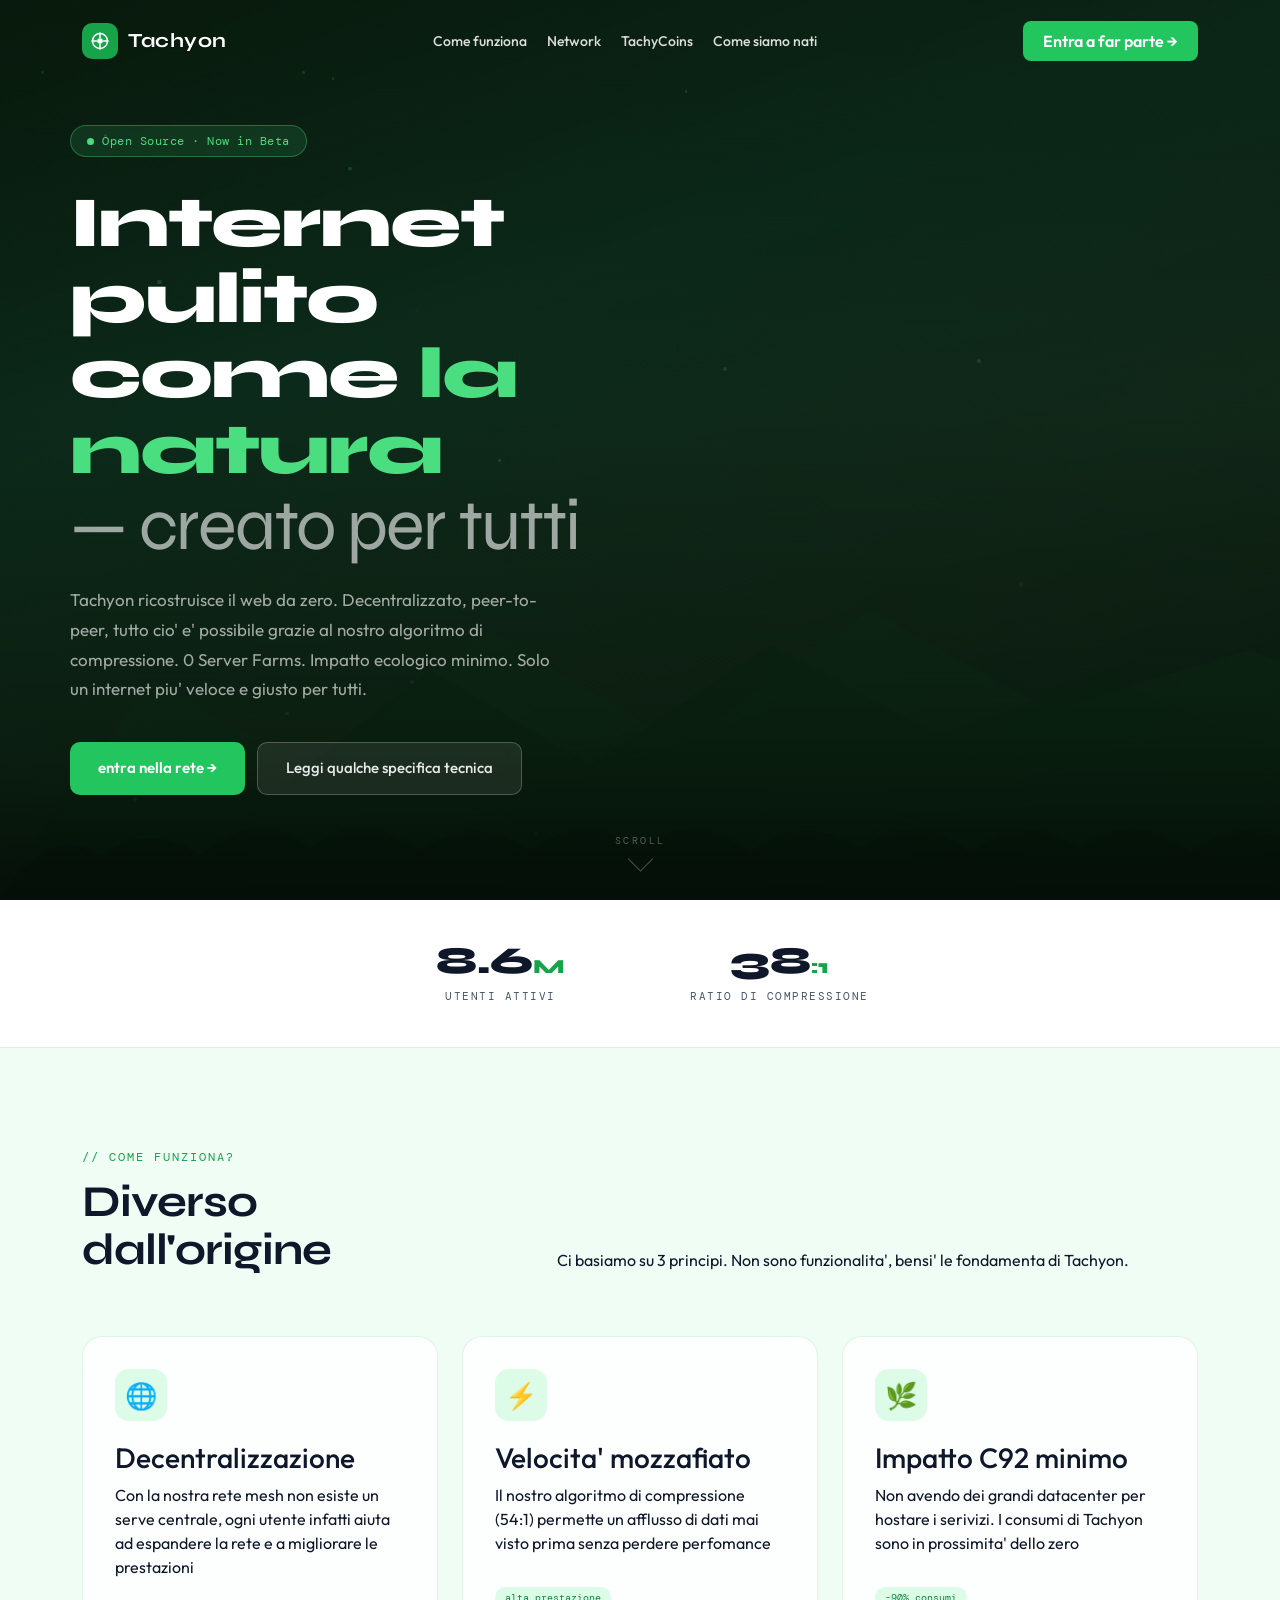
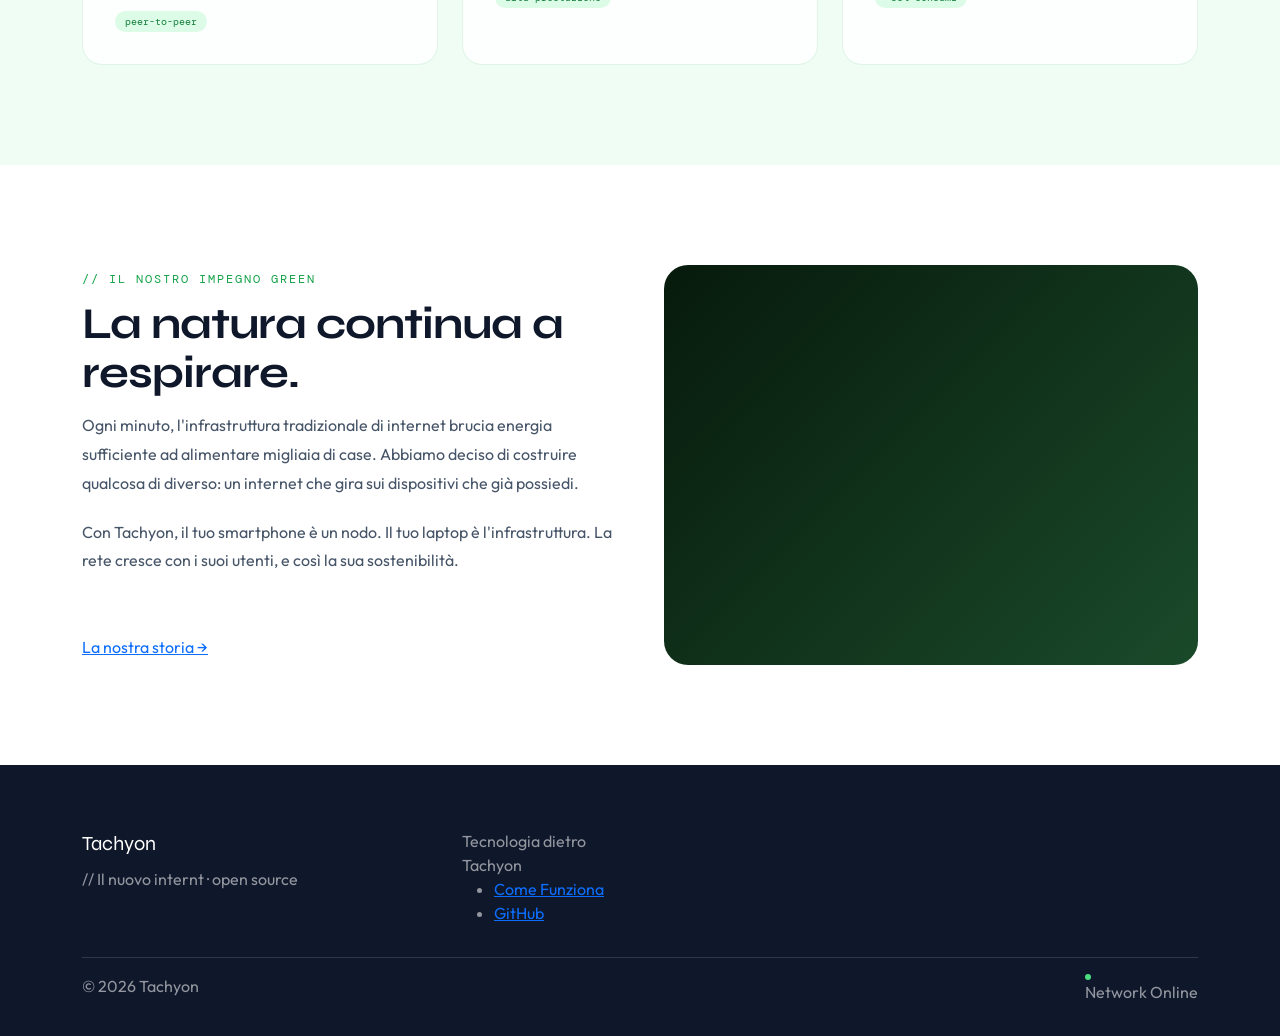
==== commit ab5d708a: "aggiunta pagina come funziona si chiama technology.html" ====
--- a/carusobackend/index.html
+++ b/carusobackend/index.html
@@ -198,7 +198,7 @@
         <div class="col-6 col-md-2">
             <div class="footer-col-title">Tecnologia dietro Tachyon</div>
             <ul class="footer-links">
-                <li><a href="#">Come Funziona</a></li>
+                <li><a href="technology.html">Come Funziona</a></li>
                 <li><a href="https://github.com/Mawku">GitHub</a></li>
             </ul>
         </div>
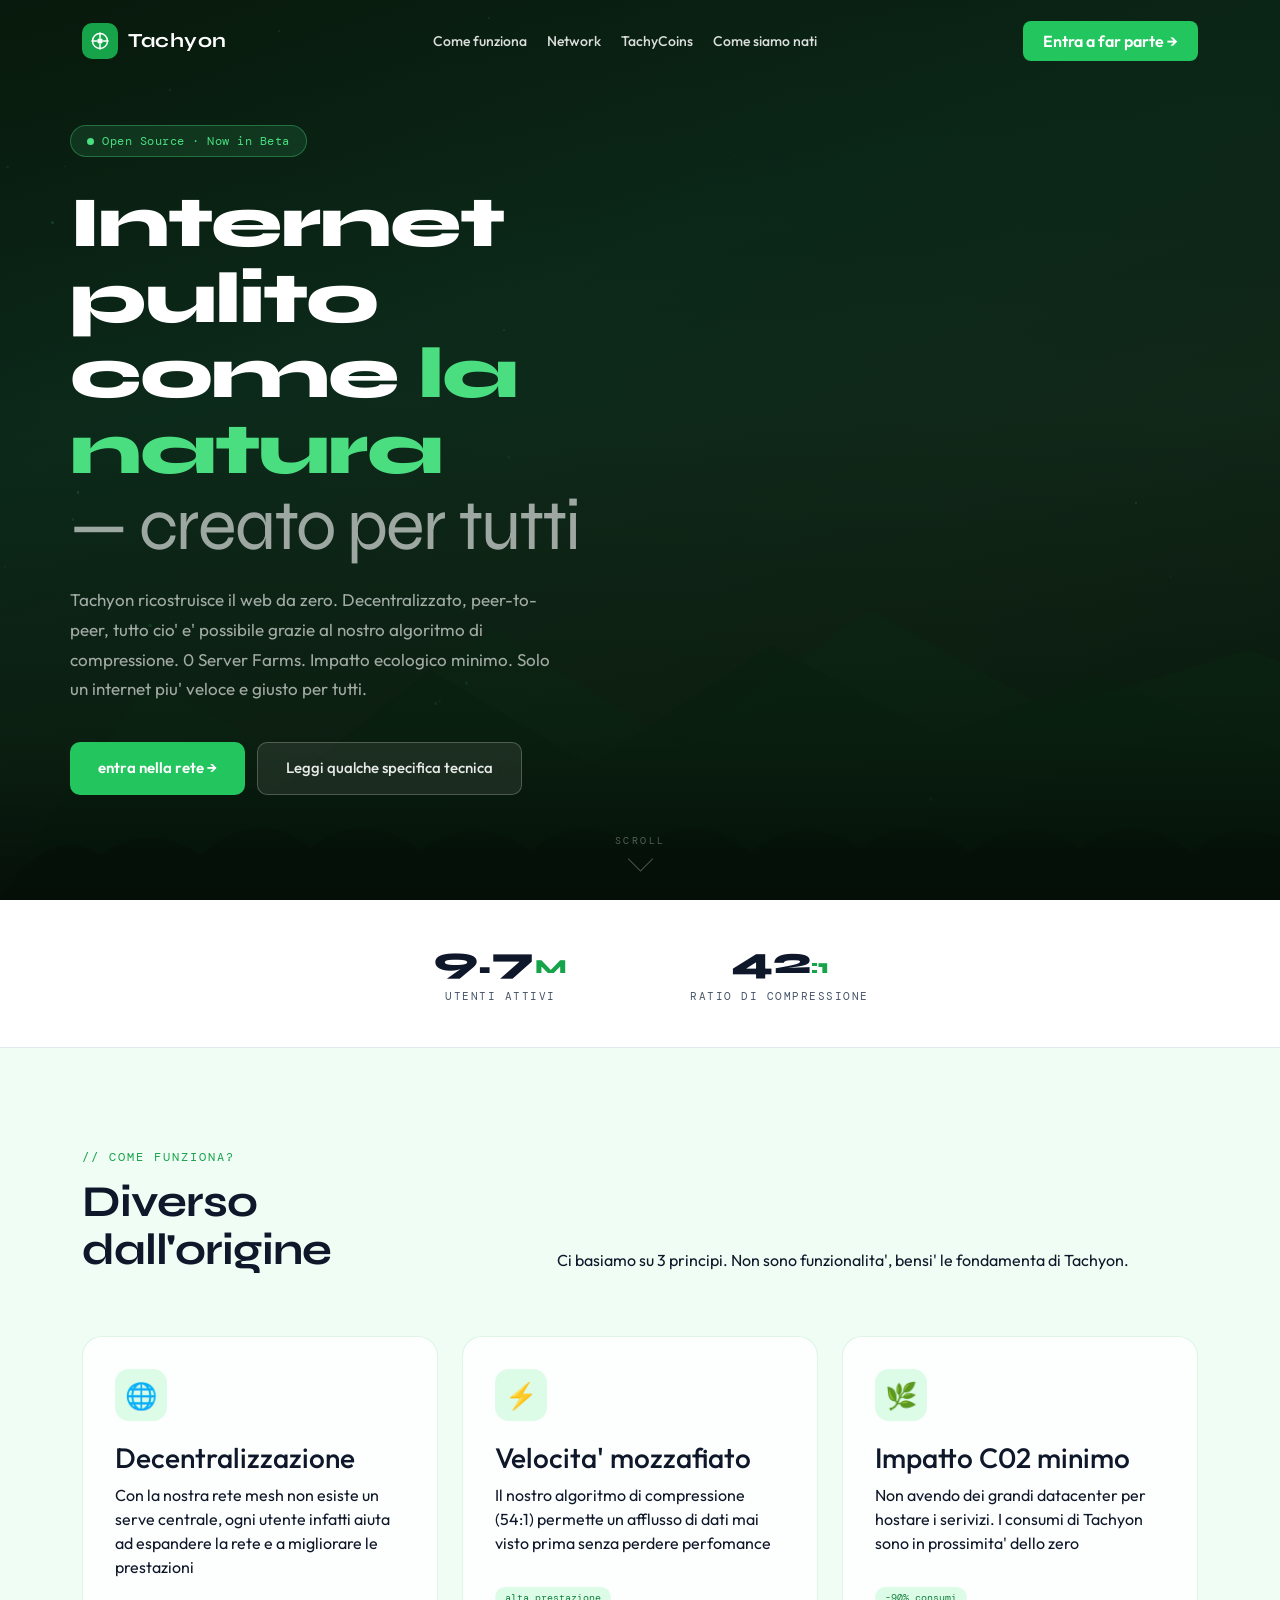
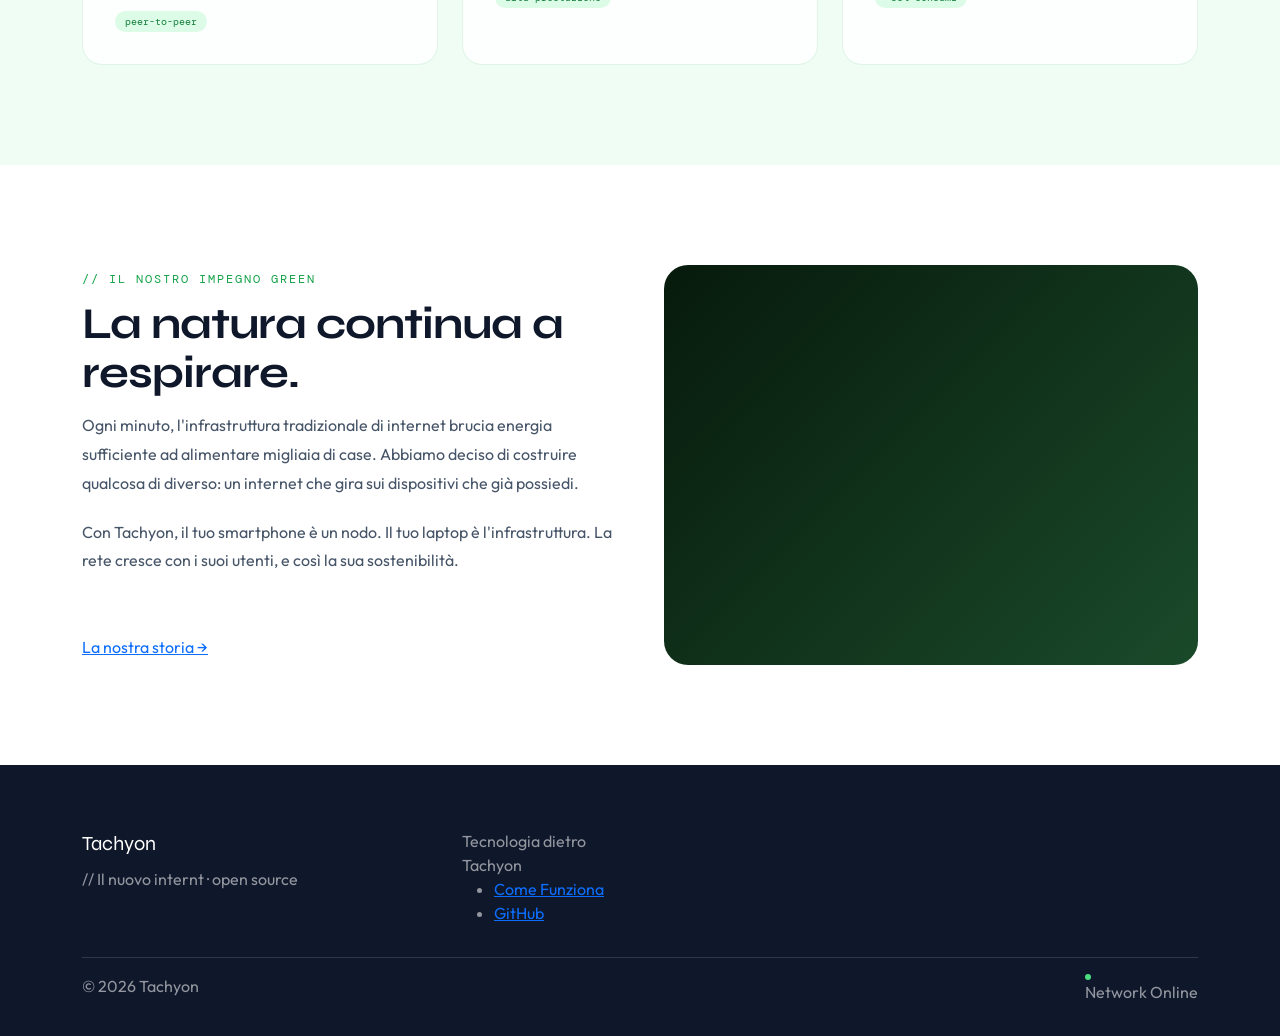
==== commit e1d7cb26: "Add files via upload" ====
--- a/carusobackend/index.html
+++ b/carusobackend/index.html
@@ -143,7 +143,7 @@
         <div class="col-md-4 reveal reveal-delay-2">
           <div class="feature-card">
             <div class="feature-icon">🌿</div>
-            <h3 class="feature-title">Impatto C92 minimo</h3>
+            <h3 class="feature-title">Impatto C02 minimo</h3>
             <p class="feature-desc">Non avendo dei grandi datacenter per hostare i serivizi. I consumi di Tachyon sono in prossimita' dello zero</p>
             <span class="feature-tag">-90% consumi</span>
           </div>
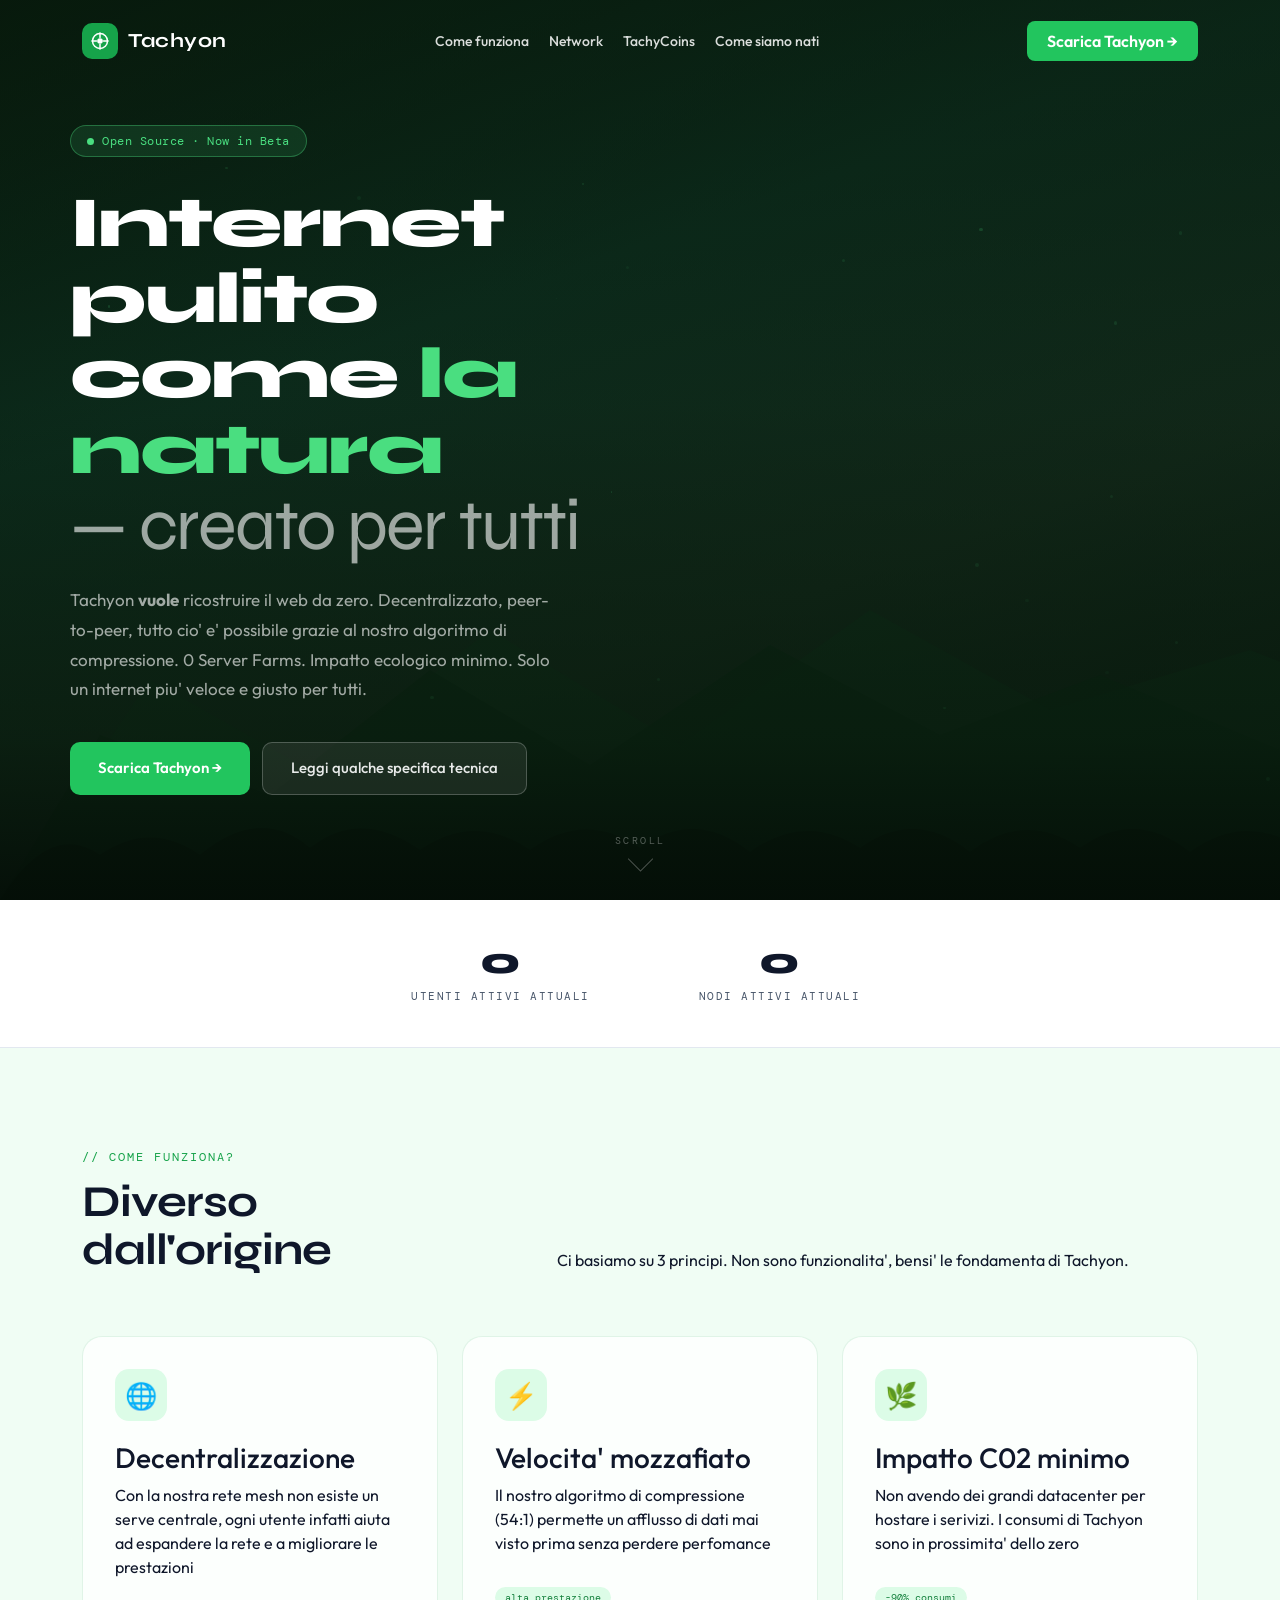
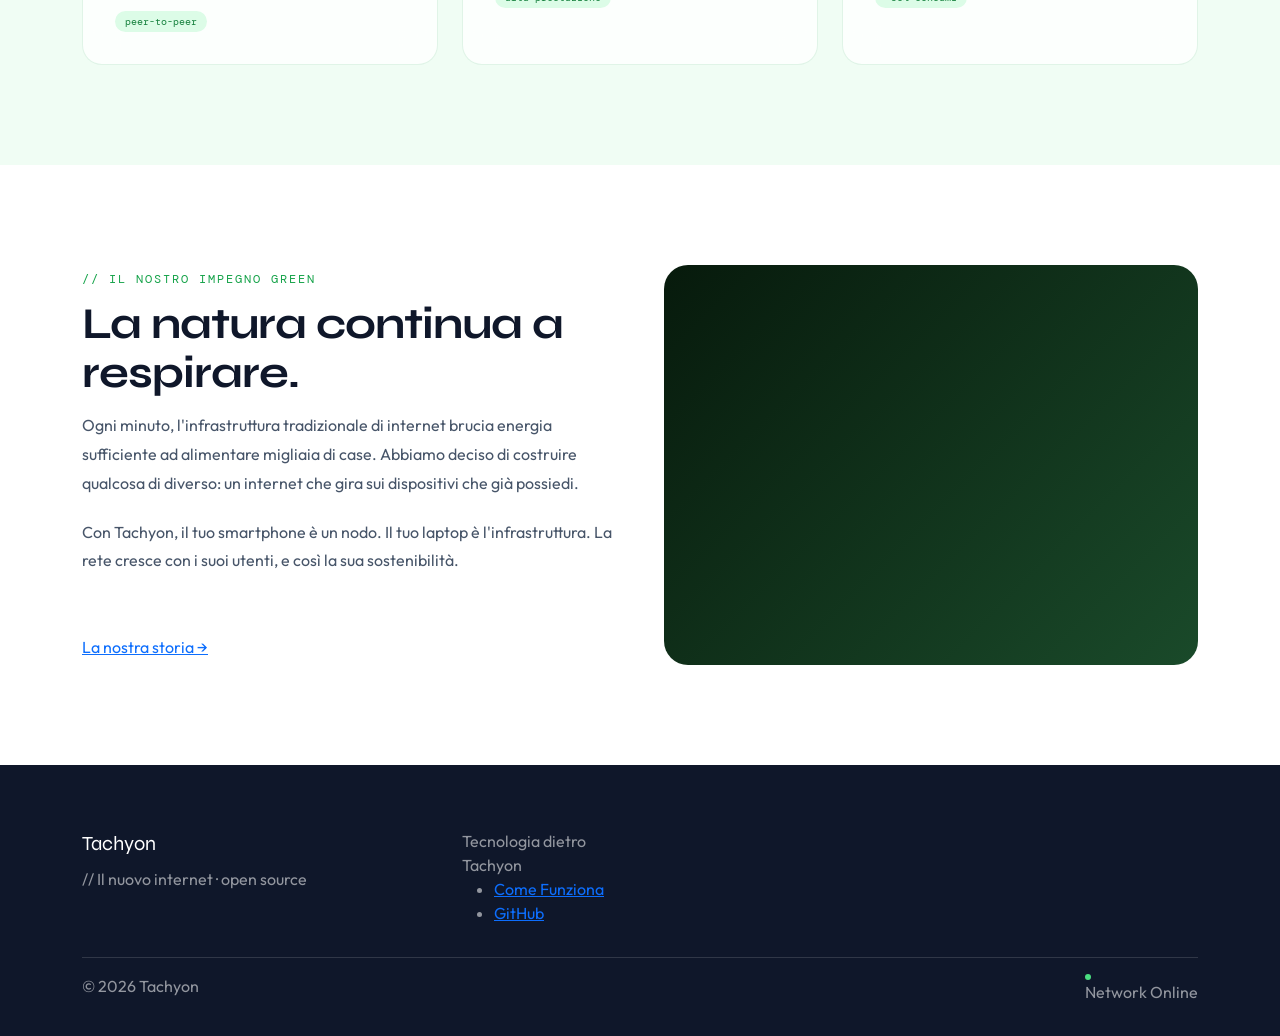
==== commit 333eaa1d: "finished the first version of the website" ====
--- a/carusobackend/index.html
+++ b/carusobackend/index.html
@@ -1,217 +1,238 @@
-<!DOCTYPE html>
-<html lang="it">
-<head>
-  <meta charset="UTF-8">
-  <meta name="viewport" content="width=device-width, initial-scale=1.0">
-  <title>Tachyon — L'internet davvero libero</title>
-
-  <link href="https://cdn.jsdelivr.net/npm/bootstrap@5.3.3/dist/css/bootstrap.min.css" rel="stylesheet">
-  <link href="https://fonts.googleapis.com/css2?family=Syne:wght@400;600;700;800&family=Outfit:wght@300;400;500;600&family=DM+Mono:wght@400;500&display=swap" rel="stylesheet">
-
-  <link rel="stylesheet" href="css/style.css">
-</head>
-<body>
-
-  <nav class="navbar navbar-expand-lg" id="mainNav">
-    <div class="container">
-      <a class="navbar-brand" href="index.html">
-        <div class="brand-icon">
-          <svg width="20" height="20" viewBox="0 0 20 20" fill="none" aria-hidden="true">
-            <circle cx="10" cy="10" r="7.5" stroke="white" stroke-width="1.5"/>
-            <circle cx="10" cy="10" r="2.8" fill="white"/>
-            <line x1="10" y1="2" x2="10" y2="6.5"  stroke="white" stroke-width="1.5" stroke-linecap="round"/>
-            <line x1="10" y1="13.5" x2="10" y2="18" stroke="white" stroke-width="1.5" stroke-linecap="round"/>
-            <line x1="2"  y1="10"  x2="6.5" y2="10" stroke="white" stroke-width="1.5" stroke-linecap="round"/>
-            <line x1="13.5" y1="10" x2="18" y2="10" stroke="white" stroke-width="1.5" stroke-linecap="round"/>
-          </svg>
-        </div>
-        <span class="brand-name">Tachyon</span>
-      </a>
-
-      <button class="navbar-toggler" type="button" data-bs-toggle="collapse" data-bs-target="#navContent">
-        <span class="navbar-toggler-icon"></span>
-      </button>
-
-      <div class="collapse navbar-collapse" id="navContent">
-        <ul class="navbar-nav mx-auto gap-1">
-          <li class="nav-item"><a class="nav-link" href="technology.html">Come funziona</a></li>
-          <li class="nav-item"><a class="nav-link" href="#">Network</a></li>
-          <li class="nav-item"><a class="nav-link" href="tachycoins.html">TachyCoins</a></li>
-          <li class="nav-item"><a class="nav-link" href="story.html">Come siamo nati</a></li>
-        </ul>
-        <a href="calculator.html" class="nav-link btn-nav-cta ms-lg-3">Entra a far parte →</a>
-      </div>
-    </div>
-  </nav>
-
-  <section class="hero" id="hero">
-    <div class="hero-bg">
-      <div class="hero-bg-placeholder"></div>
-      <svg class="hero-mountains" viewBox="0 0 1440 320" xmlns="http://www.w3.org/2000/svg" preserveAspectRatio="xMidYMax slice" style="height:320px;">
-        <polygon points="0,320 150,100 310,190 490,50 680,165 870,30 1050,130 1250,70 1440,145 1440,320" fill="rgba(14,55,28,0.45)"/>
-        <polygon points="0,320 100,155 270,215 430,90 590,185 770,65 940,155 1100,95 1280,170 1440,115 1440,320" fill="rgba(10,40,20,0.68)"/>
-        <path d="M0,320 Q50,240 100,275 Q150,240 200,275 Q260,225 310,268 Q360,228 420,270 Q475,232 530,270 Q585,230 640,268 Q695,228 750,272 Q805,232 860,268 Q915,228 970,272 Q1025,230 1080,268 Q1135,228 1190,272 Q1245,232 1300,268 Q1360,240 1440,265 L1440,320 Z" fill="rgba(6,22,10,0.88)"/>
-      </svg>
-      <div class="hero-particles" id="particles"></div>
-    </div>
-
-    <div class="hero-overlay"></div>
-
-    <div class="container hero-content">
-      <div class="row">
-        <div class="col-lg-8 col-xl-7">
-          <div class="hero-badge">
-            <div class="hero-badge-dot"></div>
-            <span class="hero-badge-text">Open Source · Now in Beta</span>
-          </div>
-          <h1 class="hero-title">
-            Internet pulito<br>
-            come <span class="accent">la natura</span><br>
-            <span class="dim">— creato per tutti</span>
-          </h1>
-          <p class="hero-subtitle">
-          Tachyon ricostruisce il web da zero. Decentralizzato, peer-to-peer, tutto cio' e' possibile grazie al nostro algoritmo di compressione. 0 Server Farms. Impatto ecologico minimo. Solo un internet piu' veloce e giusto per tutti.
-          </p>
-          <div class="hero-actions">
-            <a href="calculator.html" class="btn-primary-green">entra nella rete →</a>
-            <a href="technology.html" class="btn-ghost-white">Leggi qualche specifica tecnica</a>
-          </div>
-        </div>
-      </div>
-    </div>
-
-    <div class="scroll-hint">
-      <span>scroll</span>
-      <div class="scroll-arrow"></div>
-    </div>
-  </section>
-
-  <section class="impact-bar">
-  <div class="container">
-    <div class="row g-0 justify-content-center">
-      
-      <div class="col-6 col-md-3">
-        <div class="impact-stat">
-          <div class="impact-num">
-            <span class="counter" data-target="12.4">0</span><span class="unit">M</span>
-          </div>
-          <div class="impact-label">Utenti attivi</div>
-        </div>
-      </div>
-
-      <div class="col-6 col-md-3">
-        <div class="impact-stat">
-          <div class="impact-num">
-            <span class="counter" data-target="54">0</span><span class="unit">:1</span>
-          </div>
-          <div class="impact-label">Ratio di compressione</div>
-        </div>
-      </div>
-
-    </div>
-  </div>
-</section>
-
-  <section class="features" id="features">
-    <div class="container">
-      <div class="row mb-5 reveal">
-        <div class="col-lg-5 mb-4 mb-lg-0">
-          <p class="section-eyebrow">// Come funziona?</p>
-          <h2 class="section-title">Diverso<br>dall'origine</h2>
-        </div>
-        <div class="col-lg-7 d-flex align-items-end">
-          <p class="section-subtitle">Ci basiamo su 3 principi. Non sono funzionalita', bensi' le fondamenta di Tachyon.</p>
-        </div>
-      </div>
-      <div class="row g-4">
-        <div class="col-md-4 reveal">
-          <div class="feature-card">
-            <div class="feature-icon">🌐</div>
-            <h3 class="feature-title">Decentralizzazione</h3>
-            <p class="feature-desc">Con la nostra rete mesh non esiste un serve centrale, ogni utente infatti aiuta ad espandere la rete e a migliorare le prestazioni</p>
-            <span class="feature-tag">peer-to-peer</span>
-          </div>
-        </div>
-        <div class="col-md-4 reveal reveal-delay-1">
-          <div class="feature-card">
-            <div class="feature-icon">⚡</div>
-            <h3 class="feature-title">Velocita' mozzafiato</h3>
-            <p class="feature-desc">Il nostro algoritmo di compressione (54:1) permette un afflusso di dati mai visto prima senza perdere perfomance</p>
-            <span class="feature-tag">alta prestazione</span>
-          </div>
-        </div>
-        <div class="col-md-4 reveal reveal-delay-2">
-          <div class="feature-card">
-            <div class="feature-icon">🌿</div>
-            <h3 class="feature-title">Impatto C02 minimo</h3>
-            <p class="feature-desc">Non avendo dei grandi datacenter per hostare i serivizi. I consumi di Tachyon sono in prossimita' dello zero</p>
-            <span class="feature-tag">-90% consumi</span>
-          </div>
-        </div>
-      </div>
-    </div>
-  </section>
-
-  <section class="mission" id="mission" aria-labelledby="mission-title">
-  <div class="container">
-    <div class="row align-items-center g-5">
-
-      <div class="col-md-6 reveal">
-        <p class="section-eyebrow">// Il nostro impegno green</p>
-        <h2 class="section-title" id="mission-title">La natura continua a <br>respirare.</h2>
-
-        <p style="font-size:16px;color:var(--slate-600);line-height:1.80;margin-bottom:20px;">
-          Ogni minuto, l'infrastruttura tradizionale di internet brucia energia sufficiente ad alimentare migliaia di case. Abbiamo deciso di costruire qualcosa di diverso: un internet che gira sui dispositivi che già possiedi.
-        </p>
-        <p style="font-size:16px;color:var(--slate-600);line-height:1.80;margin-bottom:36px;">
-          Con Tachyon, il tuo smartphone è un nodo. Il tuo laptop è l'infrastruttura. La rete cresce con i suoi utenti, e così la sua sostenibilità.
-        </p>
-
-
-
-        <br>
-        <a href="story.html" class="btn-mission">La nostra storia →</a>
-      </div>
-
-      <div class="col-md-6 reveal">
-        <div class="mission-visual">
-          <video autoplay muted playsinline class="mission-video">
-            <source src="assets/natura1.mp4" type="video/mp4">
-            Il tuo browser non supporta il video.
-          </video>
-        </div>
-      </div>
-
-    </div>
-  </div>
-</section>
-
-  <footer class="footer">
-    <div class="container">
-      <div class="row g-4">
-        <div class="col-lg-4">
-          <div class="d-flex align-items-center gap-2 mb-2">
-            <span class="footer-brand-name">Tachyon</span>
-          </div>
-          <p class="footer-tagline">// Il nuovo internt · open source</p>
-        </div>
-        <div class="col-6 col-md-2">
-            <div class="footer-col-title">Tecnologia dietro Tachyon</div>
-            <ul class="footer-links">
-                <li><a href="technology.html">Come Funziona</a></li>
-                <li><a href="https://github.com/Mawku">GitHub</a></li>
-            </ul>
-        </div>
-      </div>
-      <hr class="footer-divider">
-      <div class="d-flex justify-content-between">
-        <span class="footer-copyright">© 2026 Tachyon</span>
-        <div class="footer-status"><div class="status-dot"></div> Network Online</div>
-      </div>
-    </div>
-  </footer>
-
-  <script src="https://cdn.jsdelivr.net/npm/bootstrap@5.3.3/dist/js/bootstrap.bundle.min.js"></script>
-  <script src="js/script.js"></script>
-</body>
+<!DOCTYPE html>
+<html lang="it">
+
+<head>
+  <meta charset="UTF-8">
+  <meta name="viewport" content="width=device-width, initial-scale=1.0">
+  <title>Tachyon — L'internet davvero libero</title>
+
+  <link href="https://cdn.jsdelivr.net/npm/bootstrap@5.3.3/dist/css/bootstrap.min.css" rel="stylesheet">
+  <link
+    href="https://fonts.googleapis.com/css2?family=Syne:wght@400;600;700;800&family=Outfit:wght@300;400;500;600&family=DM+Mono:wght@400;500&display=swap"
+    rel="stylesheet">
+
+  <link rel="stylesheet" href="css/style.css">
+</head>
+
+<body>
+
+  <nav class="navbar navbar-expand-lg" id="mainNav">
+    <div class="container">
+      <a class="navbar-brand" href="index.html">
+        <div class="brand-icon">
+          <svg width="20" height="20" viewBox="0 0 20 20" fill="none" aria-hidden="true">
+            <circle cx="10" cy="10" r="7.5" stroke="white" stroke-width="1.5" />
+            <circle cx="10" cy="10" r="2.8" fill="white" />
+            <line x1="10" y1="2" x2="10" y2="6.5" stroke="white" stroke-width="1.5" stroke-linecap="round" />
+            <line x1="10" y1="13.5" x2="10" y2="18" stroke="white" stroke-width="1.5" stroke-linecap="round" />
+            <line x1="2" y1="10" x2="6.5" y2="10" stroke="white" stroke-width="1.5" stroke-linecap="round" />
+            <line x1="13.5" y1="10" x2="18" y2="10" stroke="white" stroke-width="1.5" stroke-linecap="round" />
+          </svg>
+        </div>
+        <span class="brand-name">Tachyon</span>
+      </a>
+
+      <button class="navbar-toggler" type="button" data-bs-toggle="collapse" data-bs-target="#navContent">
+        <span class="navbar-toggler-icon"></span>
+      </button>
+
+      <div class="collapse navbar-collapse" id="navContent">
+        <ul class="navbar-nav mx-auto gap-1">
+          <li class="nav-item"><a class="nav-link" href="technology.html">Come funziona</a></li>
+          <li class="nav-item"><a class="nav-link" href="network.html">Network</a></li>
+          <li class="nav-item"><a class="nav-link" href="tachycoins.html">TachyCoins</a></li>
+          <li class="nav-item"><a class="nav-link" href="story.html">Come siamo nati</a></li>
+        </ul>
+        <a href="download.html" class="nav-link btn-nav-cta ms-lg-3">Scarica Tachyon →</a>
+      </div>
+    </div>
+  </nav>
+
+  <section class="hero" id="hero">
+    <div class="hero-bg">
+      <div class="hero-bg-placeholder"></div>
+      <svg class="hero-mountains" viewBox="0 0 1440 320" xmlns="http://www.w3.org/2000/svg"
+        preserveAspectRatio="xMidYMax slice" style="height:320px;">
+        <polygon points="0,320 150,100 310,190 490,50 680,165 870,30 1050,130 1250,70 1440,145 1440,320"
+          fill="rgba(14,55,28,0.45)" />
+        <polygon points="0,320 100,155 270,215 430,90 590,185 770,65 940,155 1100,95 1280,170 1440,115 1440,320"
+          fill="rgba(10,40,20,0.68)" />
+        <path
+          d="M0,320 Q50,240 100,275 Q150,240 200,275 Q260,225 310,268 Q360,228 420,270 Q475,232 530,270 Q585,230 640,268 Q695,228 750,272 Q805,232 860,268 Q915,228 970,272 Q1025,230 1080,268 Q1135,228 1190,272 Q1245,232 1300,268 Q1360,240 1440,265 L1440,320 Z"
+          fill="rgba(6,22,10,0.88)" />
+      </svg>
+      <div class="hero-particles" id="particles"></div>
+    </div>
+
+    <div class="hero-overlay"></div>
+
+    <div class="container hero-content">
+      <div class="row">
+        <div class="col-lg-8 col-xl-7">
+          <div class="hero-badge">
+            <div class="hero-badge-dot"></div>
+            <span class="hero-badge-text">Open Source · Now in Beta</span>
+          </div>
+          <h1 class="hero-title">
+            Internet pulito<br>
+            come <span class="accent">la natura</span><br>
+            <span class="dim">— creato per tutti</span>
+          </h1>
+          <p class="hero-subtitle">
+            Tachyon <b>vuole</b> ricostruire il web da zero. Decentralizzato, peer-to-peer, tutto cio' e' possibile
+            grazie al nostro algoritmo di compressione. 0 Server Farms. Impatto ecologico minimo. Solo un internet piu'
+            veloce e giusto per tutti.
+          </p>
+          <div class="hero-actions">
+            <a href="download.html" class="btn-primary-green">Scarica Tachyon →</a>
+            <a href="technology.html" class="btn-ghost-white">Leggi qualche specifica tecnica</a>
+          </div>
+        </div>
+      </div>
+    </div>
+
+    <div class="scroll-hint">
+      <span>scroll</span>
+      <div class="scroll-arrow"></div>
+    </div>
+  </section>
+
+  <section class="impact-bar">
+    <div class="container">
+      <div class="row g-0 justify-content-center">
+
+        <div class="col-6 col-md-3">
+          <div class="impact-stat">
+            <div class="impact-num">
+              <span class="counter" data-target="0">0</span><span class="unit"></span>
+            </div>
+            <div class="impact-label">Utenti attivi attuali</div>
+          </div>
+        </div>
+
+        <div class="col-6 col-md-3">
+          <div class="impact-stat">
+            <div class="impact-num">
+              <span class="counter" data-target="0">0</span><span class="unit"></span>
+            </div>
+            <div class="impact-label">Nodi attivi attuali</div>
+          </div>
+        </div>
+
+      </div>
+    </div>
+  </section>
+
+  <section class="features" id="features">
+    <div class="container">
+      <div class="row mb-5 reveal">
+        <div class="col-lg-5 mb-4 mb-lg-0">
+          <p class="section-eyebrow">// Come funziona?</p>
+          <h2 class="section-title">Diverso<br>dall'origine</h2>
+        </div>
+        <div class="col-lg-7 d-flex align-items-end">
+          <p class="section-subtitle">Ci basiamo su 3 principi. Non sono funzionalita', bensi' le fondamenta di Tachyon.
+          </p>
+        </div>
+      </div>
+      <div class="row g-4">
+        <div class="col-md-4 reveal">
+          <div class="feature-card">
+            <div class="feature-icon">🌐</div>
+            <h3 class="feature-title">Decentralizzazione</h3>
+            <p class="feature-desc">Con la nostra rete mesh non esiste un serve centrale, ogni utente infatti aiuta ad
+              espandere la rete e a migliorare le prestazioni</p>
+            <span class="feature-tag">peer-to-peer</span>
+          </div>
+        </div>
+        <div class="col-md-4 reveal reveal-delay-1">
+          <div class="feature-card">
+            <div class="feature-icon">⚡</div>
+            <h3 class="feature-title">Velocita' mozzafiato</h3>
+            <p class="feature-desc">Il nostro algoritmo di compressione (54:1) permette un afflusso di dati mai visto
+              prima senza perdere perfomance</p>
+            <span class="feature-tag">alta prestazione</span>
+          </div>
+        </div>
+        <div class="col-md-4 reveal reveal-delay-2">
+          <div class="feature-card">
+            <div class="feature-icon">🌿</div>
+            <h3 class="feature-title">Impatto C02 minimo</h3>
+            <p class="feature-desc">Non avendo dei grandi datacenter per hostare i serivizi. I consumi di Tachyon sono
+              in prossimita' dello zero</p>
+            <span class="feature-tag">-90% consumi</span>
+          </div>
+        </div>
+      </div>
+    </div>
+  </section>
+
+  <section class="mission" id="mission" aria-labelledby="mission-title">
+    <div class="container">
+      <div class="row align-items-center g-5">
+
+        <div class="col-md-6 reveal">
+          <p class="section-eyebrow">// Il nostro impegno green</p>
+          <h2 class="section-title" id="mission-title">La natura continua a <br>respirare.</h2>
+
+          <p style="font-size:16px;color:var(--slate-600);line-height:1.80;margin-bottom:20px;">
+            Ogni minuto, l'infrastruttura tradizionale di internet brucia energia sufficiente ad alimentare migliaia di
+            case. Abbiamo deciso di costruire qualcosa di diverso: un internet che gira sui dispositivi che già
+            possiedi.
+          </p>
+          <p style="font-size:16px;color:var(--slate-600);line-height:1.80;margin-bottom:36px;">
+            Con Tachyon, il tuo smartphone è un nodo. Il tuo laptop è l'infrastruttura. La rete cresce con i suoi
+            utenti, e così la sua sostenibilità.
+          </p>
+
+
+
+          <br>
+          <a href="story.html" class="btn-mission">La nostra storia →</a>
+        </div>
+
+        <div class="col-md-6 reveal">
+          <div class="mission-visual">
+            <video autoplay muted playsinline class="mission-video">
+              <source src="assets/natura1.mp4" type="video/mp4">
+              Il tuo browser non supporta il video.
+            </video>
+          </div>
+        </div>
+
+      </div>
+    </div>
+  </section>
+
+  <footer class="footer">
+    <div class="container">
+      <div class="row g-4">
+        <div class="col-lg-4">
+          <div class="d-flex align-items-center gap-2 mb-2">
+            <span class="footer-brand-name">Tachyon</span>
+          </div>
+          <p class="footer-tagline">// Il nuovo internet · open source</p>
+        </div>
+        <div class="col-6 col-md-2">
+          <div class="footer-col-title">Tecnologia dietro Tachyon</div>
+          <ul class="footer-links">
+            <li><a href="technology.html">Come Funziona</a></li>
+            <li><a href="https://github.com/Mawku">GitHub</a></li>
+          </ul>
+        </div>
+      </div>
+      <hr class="footer-divider">
+      <div class="d-flex justify-content-between">
+        <span class="footer-copyright">© 2026 Tachyon</span>
+        <div class="footer-status">
+          <div class="status-dot"></div> Network Online
+        </div>
+      </div>
+    </div>
+  </footer>
+
+  <script src="https://cdn.jsdelivr.net/npm/bootstrap@5.3.3/dist/js/bootstrap.bundle.min.js"></script>
+  <script src="js/script.js"></script>
+</body>
+
 </html>
--- a/carusobackend/css/style.css
+++ b/carusobackend/css/style.css
@@ -408,4 +408,63 @@
 
 .reveal.visible { opacity: 1; transform: translateY(0); }
 .reveal-delay-1 { transition-delay: 0.10s; }
-.reveal-delay-2 { transition-delay: 0.20s; }+.reveal-delay-2 { transition-delay: 0.20s; }
+
+/* ============================================================
+   DOWNLOAD PAGE SPECIFIC
+   ============================================================ */
+.download-card {
+  background: var(--surface);
+  border: 1px solid var(--surface-border);
+  border-radius: 24px;
+  padding: 40px;
+  text-align: center;
+  transition: all 0.3s ease;
+  height: 100%;
+  display: flex;
+  flex-direction: column;
+  align-items: center;
+  justify-content: center;
+}
+.download-card:hover {
+  transform: translateY(-10px);
+  box-shadow: 0 20px 40px rgba(22, 163, 74, 0.1);
+  border-color: var(--green-400);
+}
+.os-icon {
+  font-size: 48px;
+  margin-bottom: 20px;
+  color: var(--green-600);
+}
+.version-tag {
+  font-family: var(--font-mono);
+  font-size: 12px;
+  color: var(--green-600);
+  background: var(--green-100);
+  padding: 4px 12px;
+  border-radius: 20px;
+  margin-bottom: 15px;
+}
+.download-btn {
+  margin-top: auto;
+  width: 100%;
+}
+.requirements-list {
+  list-style: none;
+  padding: 0;
+  text-align: left;
+  margin-top: 20px;
+  font-size: 14px;
+  color: var(--slate-600);
+}
+.requirements-list li {
+  margin-bottom: 8px;
+  display: flex;
+  align-items: center;
+  gap: 10px;
+}
+.requirements-list li::before {
+  content: "✓";
+  color: var(--green-500);
+  font-weight: bold;
+}
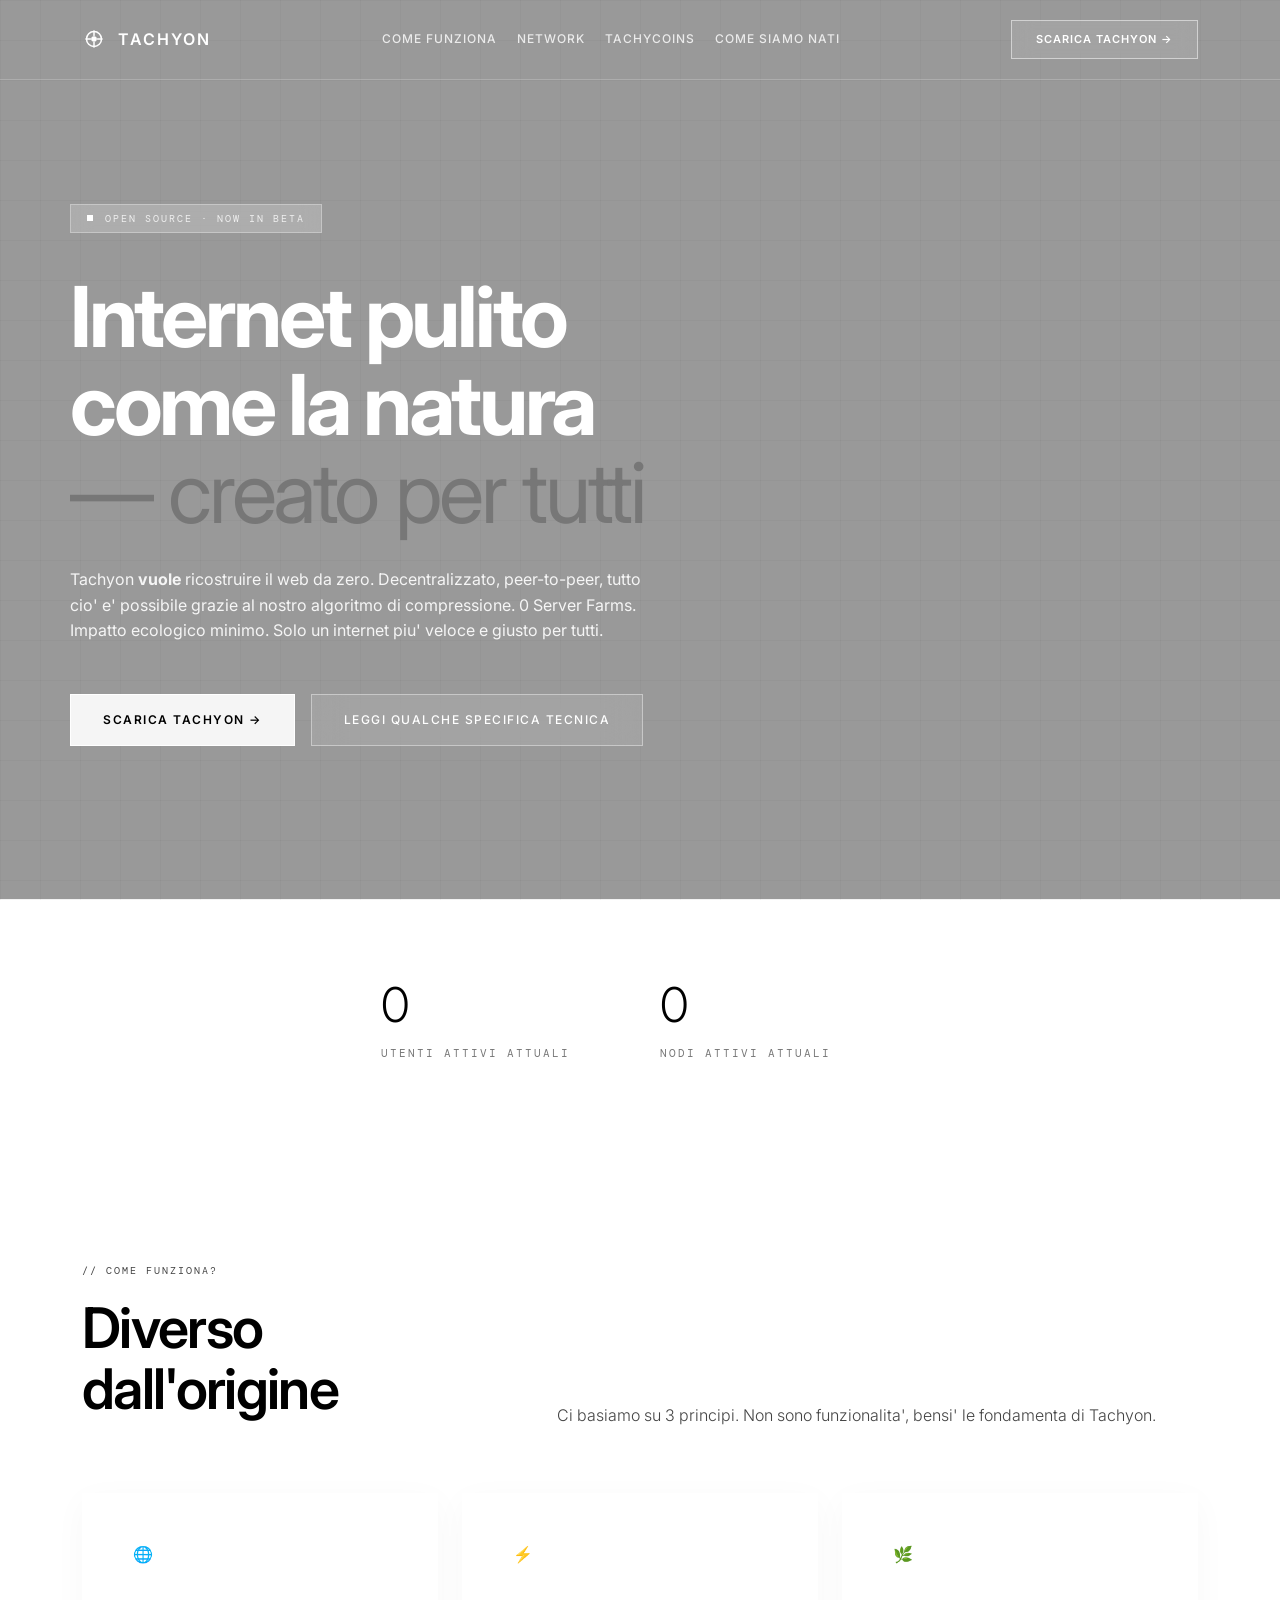
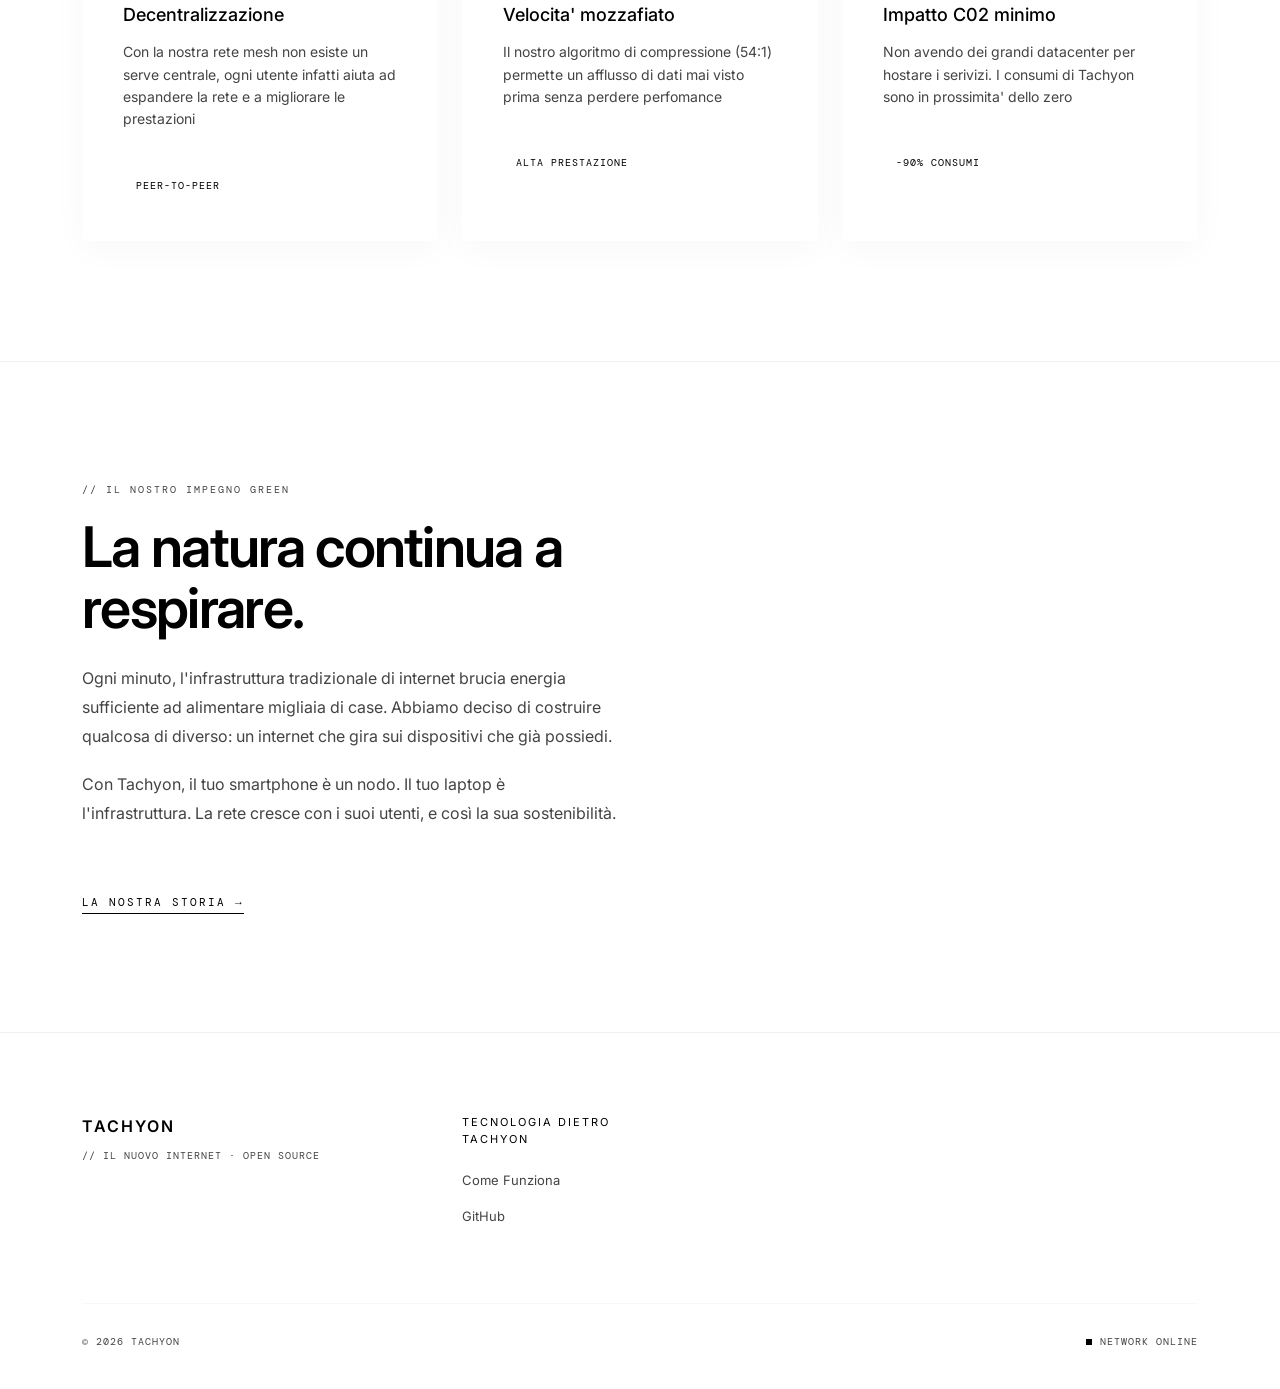
==== commit b5af8d78: "aesthetics revamp" ====
--- a/carusobackend/index.html
+++ b/carusobackend/index.html
@@ -50,18 +50,9 @@
 
   <section class="hero" id="hero">
     <div class="hero-bg">
-      <div class="hero-bg-placeholder"></div>
-      <svg class="hero-mountains" viewBox="0 0 1440 320" xmlns="http://www.w3.org/2000/svg"
-        preserveAspectRatio="xMidYMax slice" style="height:320px;">
-        <polygon points="0,320 150,100 310,190 490,50 680,165 870,30 1050,130 1250,70 1440,145 1440,320"
-          fill="rgba(14,55,28,0.45)" />
-        <polygon points="0,320 100,155 270,215 430,90 590,185 770,65 940,155 1100,95 1280,170 1440,115 1440,320"
-          fill="rgba(10,40,20,0.68)" />
-        <path
-          d="M0,320 Q50,240 100,275 Q150,240 200,275 Q260,225 310,268 Q360,228 420,270 Q475,232 530,270 Q585,230 640,268 Q695,228 750,272 Q805,232 860,268 Q915,228 970,272 Q1025,230 1080,268 Q1135,228 1190,272 Q1245,232 1300,268 Q1360,240 1440,265 L1440,320 Z"
-          fill="rgba(6,22,10,0.88)" />
-      </svg>
-      <div class="hero-particles" id="particles"></div>
+      <video autoplay loop muted playsinline class="hero-video">
+        <source src="https://assets.mixkit.co/videos/preview/mixkit-aerial-view-of-city-buildings-and-skyscrapers-4301-large.mp4" type="video/mp4">
+      </video>
     </div>
 
     <div class="hero-overlay"></div>
--- a/carusobackend/css/style.css
+++ b/carusobackend/css/style.css
@@ -1,470 +1,478 @@
-/* ============================================================
-   CSS VARIABLES — palette Tachyon
-============================================================ */
-:root {
-  --green-50:  #f0fdf4;
-  --green-100: #dcfce7;
-  --green-400: #4ade80;
-  --green-500: #22c55e;
-  --green-600: #16a34a;
-  --green-700: #15803d;
-  --green-900: #052e10;
-  --slate-50:  #f8fafc;
-  --slate-100: #f1f5f9;
-  --slate-200: #e2e8f0;
-  --slate-600: #475569;
-  --slate-700: #334155;
-  --slate-900: #0f172a;
-  --surface:   rgba(255, 255, 255, 0.80);
-  --surface-border: rgba(22, 163, 74, 0.12);
-  --font-heading: 'Syne', sans-serif;
-  --font-body:    'Outfit', sans-serif;
-  --font-mono:    'DM Mono', monospace;
-}
-
-*, *::before, *::after { box-sizing: border-box; margin: 0; padding: 0; }
-
-body {
-  font-family: var(--font-body);
-  background-color: var(--slate-50);
-  color: var(--slate-900);
-  overflow-x: hidden;
-}
-
-/* ============================================================
-   NAVBAR
-============================================================ */
-#mainNav {
-  position: fixed;
-  top: 0; left: 0; right: 0;
-  z-index: 1000;
-  padding: 18px 0;
-  transition: all 0.35s ease;
-}
-
-#mainNav.scrolled {
-  background: rgba(255, 255, 255, 0.88);
-  backdrop-filter: blur(22px);
-  -webkit-backdrop-filter: blur(22px);
-  border-bottom: 1px solid var(--surface-border);
-  padding: 10px 0;
-  box-shadow: 0 1px 40px rgba(0, 0, 0, 0.05);
-}
-
-.navbar-brand {
-  display: flex;
-  align-items: center;
-  gap: 10px;
-  text-decoration: none;
-}
-
-.brand-icon {
-  width: 36px; height: 36px;
-  background: var(--green-600);
-  border-radius: 10px;
-  display: flex; align-items: center; justify-content: center;
-  flex-shrink: 0;
-}
-
-.brand-name {
-  font-family: var(--font-heading);
-  font-size: 20px; font-weight: 700;
-  color: #fff;
-  letter-spacing: 0.5px;
-  transition: color 0.3s;
-}
-
-#mainNav.scrolled .brand-name { color: var(--slate-900); }
-
-.navbar-nav .nav-link {
-  color: rgba(255, 255, 255, 0.85);
-  font-family: var(--font-body);
-  font-size: 14px; font-weight: 500;
-  padding: 6px 14px;
-  transition: color 0.2s;
-}
-#mainNav.scrolled .navbar-nav .nav-link { color: var(--slate-700); }
-.navbar-nav .nav-link:hover { color: var(--green-400); }
-#mainNav.scrolled .navbar-nav .nav-link:hover { color: var(--green-600); }
-
-.btn-nav-cta {
-  background: var(--green-500) !important;
-  color: #fff !important;
-  border-radius: 8px;
-  padding: 8px 20px !important;
-  font-weight: 600 !important;
-  transition: background 0.2s, transform 0.15s !important;
-  text-decoration: none;
-}
-.btn-nav-cta:hover { background: var(--green-600) !important; transform: translateY(-1px); }
-
-.navbar-toggler { border: none; }
-.navbar-toggler:focus { box-shadow: none; }
-.navbar-toggler-icon { filter: invert(1); }
-#mainNav.scrolled .navbar-toggler-icon { filter: none; }
-
-/* ============================================================
-   HERO
-============================================================ */
-.hero {
-  position: relative;
-  min-height: 100vh;
-  display: flex;
-  align-items: center;
-  overflow: hidden;
-}
-
-.hero-bg {
-  position: absolute;
-  inset: 0; z-index: 0;
-}
-
-.hero-bg-placeholder {
-  position: absolute;
-  inset: 0;
-  background: linear-gradient(160deg, #071a0c 0%, #0d3020 35%, #142b1c 65%, #0a1a10 100%);
-}
-
-.hero-mountains {
-  position: absolute;
-  bottom: 0; left: 0; right: 0;
-  z-index: 1; pointer-events: none;
-}
-
-.hero-overlay {
-  position: absolute; inset: 0;
-  background: linear-gradient(
-    180deg,
-    rgba(8, 25, 12, 0.50)  0%,
-    rgba(8, 25, 12, 0.25)  45%,
-    rgba(8, 25, 12, 0.70)  82%,
-    rgba(4, 14, 7, 0.94)  100%
-  );
-  z-index: 2;
-}
-
-.hero-particles { position: absolute; inset: 0; z-index: 1; overflow: hidden; }
-
-.particle {
-  position: absolute;
-  background: rgba(74, 222, 128, 0.5);
-  border-radius: 50%;
-  animation: floatUp linear infinite;
-}
-
-@keyframes floatUp {
-  from { transform: translateY(0) translateX(0); opacity: 0; }
-  10%  { opacity: 1; }
-  90%  { opacity: 0.7; }
-  to   { transform: translateY(-105vh) translateX(20px); opacity: 0; }
-}
-
-.hero-content {
-  position: relative; z-index: 3;
-  padding: 110px 0 90px;
-}
-
-.hero-badge {
-  display: inline-flex; align-items: center; gap: 8px;
-  background: rgba(74, 222, 128, 0.12);
-  border: 1px solid rgba(74, 222, 128, 0.35);
-  border-radius: 24px;
-  padding: 6px 16px;
-  margin-bottom: 28px;
-  animation: fadeSlideUp 0.8s ease both;
-}
-
-.hero-badge-dot {
-  width: 7px; height: 7px;
-  background: var(--green-400);
-  border-radius: 50%;
-  animation: pulseDot 2s ease infinite;
-}
-
-.hero-badge-text {
-  font-family: var(--font-mono);
-  font-size: 12px; color: var(--green-400);
-  letter-spacing: 0.5px;
-}
-
-.hero-title {
-  font-family: var(--font-heading);
-  font-size: clamp(40px, 6vw, 72px);
-  font-weight: 800;
-  color: #fff;
-  line-height: 1.05;
-  letter-spacing: -2px;
-  margin-bottom: 22px;
-  animation: fadeSlideUp 0.8s 0.1s ease both;
-}
-
-.hero-title .accent { color: var(--green-400); }
-.hero-title .dim { font-weight: 300; color: rgba(255,255,255,0.60); }
-
-.hero-subtitle {
-  font-size: 17px; font-weight: 400;
-  color: rgba(255,255,255,0.62);
-  line-height: 1.75;
-  max-width: 500px;
-  margin-bottom: 38px;
-  animation: fadeSlideUp 0.8s 0.2s ease both;
-}
-
-.hero-actions {
-  display: flex; gap: 12px; flex-wrap: wrap;
-  animation: fadeSlideUp 0.8s 0.3s ease both;
-}
-
-.btn-primary-green {
-  background: var(--green-500);
-  color: #fff;
-  border: none; border-radius: 10px;
-  padding: 14px 28px;
-  font-family: var(--font-body);
-  font-size: 15px; font-weight: 600;
-  text-decoration: none;
-  transition: all 0.2s;
-  display: inline-flex; align-items: center; gap: 8px;
-}
-
-.btn-primary-green:hover {
-  background: var(--green-600); color: #fff;
-  transform: translateY(-2px);
-  box-shadow: 0 8px 28px rgba(22, 163, 74, 0.35);
-}
-
-.btn-ghost-white {
-  background: rgba(255,255,255,0.08);
-  color: rgba(255,255,255,0.90);
-  border: 1px solid rgba(255,255,255,0.22);
-  border-radius: 10px;
-  padding: 14px 28px;
-  font-family: var(--font-body);
-  font-size: 15px; font-weight: 500;
-  text-decoration: none;
-  backdrop-filter: blur(8px);
-  transition: all 0.2s;
-  display: inline-flex; align-items: center; gap: 8px;
-}
-
-.scroll-hint {
-  position: absolute; bottom: 32px; left: 50%;
-  transform: translateX(-50%);
-  z-index: 3;
-  display: flex; flex-direction: column; align-items: center; gap: 6px;
-  opacity: 0.45;
-  animation: bounceY 2.2s ease infinite;
-}
-
-.scroll-hint span {
-  font-family: var(--font-mono);
-  font-size: 10px; color: rgba(255,255,255,0.7);
-  letter-spacing: 2.5px; text-transform: uppercase;
-}
-
-.scroll-arrow {
-  width: 18px; height: 18px;
-  border-right: 1.5px solid rgba(255,255,255,0.6);
-  border-bottom: 1.5px solid rgba(255,255,255,0.6);
-  transform: rotate(45deg);
-  margin-top: -4px;
-}
-
-/* ============================================================
-   IMPACT BAR
-============================================================ */
-.impact-bar {
-  background: #fff;
-  border-bottom: 1px solid var(--slate-200);
-  padding: 38px 0;
-}
-
-.impact-stat { text-align: center; padding: 4px 20px; }
-.impact-stat + .impact-stat { border-left: 1px solid var(--slate-200); }
-
-.impact-num {
-  font-family: var(--font-heading);
-  font-size: 38px; font-weight: 800;
-  color: var(--slate-900);
-  line-height: 1; margin-bottom: 8px;
-}
-
-.impact-num .unit { font-size: 20px; color: var(--green-600); }
-.impact-num .zero { color: var(--green-500); }
-
-.impact-label {
-  font-family: var(--font-mono);
-  font-size: 11px; color: var(--slate-600);
-  text-transform: uppercase; letter-spacing: 1.5px;
-}
-
-/* ============================================================
-   FEATURES
-============================================================ */
-.features { padding: 100px 0; background: var(--green-50); }
-
-.section-eyebrow {
-  font-family: var(--font-mono);
-  font-size: 12px; color: var(--green-600);
-  letter-spacing: 2px; text-transform: uppercase;
-  margin-bottom: 12px;
-}
-
-.section-title {
-  font-family: var(--font-heading);
-  font-size: clamp(28px, 4vw, 44px);
-  font-weight: 700; color: var(--slate-900);
-  letter-spacing: -1px; line-height: 1.1;
-  margin-bottom: 14px;
-}
-
-.feature-card {
-  background: var(--surface);
-  border: 1px solid var(--surface-border);
-  border-radius: 20px;
-  padding: 32px;
-  height: 100%;
-  backdrop-filter: blur(16px);
-  -webkit-backdrop-filter: blur(16px);
-  transition: all 0.32s ease;
-  position: relative; overflow: hidden;
-}
-
-.feature-card:hover {
-  transform: translateY(-7px);
-  box-shadow: 0 24px 60px rgba(22, 163, 74, 0.12);
-}
-
-.feature-icon {
-  width: 52px; height: 52px;
-  background: var(--green-100);
-  border-radius: 14px;
-  display: flex; align-items: center; justify-content: center;
-  font-size: 26px;
-  margin-bottom: 20px;
-}
-
-.feature-tag {
-  display: inline-block;
-  background: var(--green-100); color: var(--green-700);
-  font-family: var(--font-mono); font-size: 10px;
-  padding: 3px 10px; border-radius: 20px;
-  margin-top: 16px;
-}
-
-/* ============================================================
-   MISSION & FOOTER (STILI ESSENZIALI)
-============================================================ */
-.mission { padding: 100px 0; background: #fff; }
-.mission-visual {
-  border-radius: 24px; overflow: hidden;
-  height: 400px;
-  background: linear-gradient(135deg, #071a0c 0%, #1a4a2a 100%);
-  display: flex; align-items: center; justify-content: center;
-}
-
-.energy-badge {
-  display: inline-flex; align-items: center; gap: 14px;
-  background: var(--green-50);
-  border: 1px solid var(--green-100);
-  border-radius: 14px; padding: 14px 20px;
-}
-
-.footer {
-  background: var(--slate-900);
-  color: rgba(255,255,255,0.55);
-  padding: 64px 0 32px;
-}
-
-.footer-brand-name { font-family: var(--font-heading); font-size: 20px; color: #fff; }
-
-.status-dot {
-  width: 6px; height: 6px;
-  background: var(--green-400); border-radius: 50%;
-  animation: pulseDot 2s ease infinite;
-}
-
-/* ANIMAZIONI */
-@keyframes fadeSlideUp {
-  from { opacity: 0; transform: translateY(22px); }
-  to   { opacity: 1; transform: translateY(0); }
-}
-
-@keyframes pulseDot {
-  0%, 100% { opacity: 1; transform: scale(1); }
-  50%       { opacity: 0.4; transform: scale(0.85); }
-}
-
-@keyframes bounceY {
-  0%, 100% { transform: translateX(-50%) translateY(0); }
-  50%       { transform: translateX(-50%) translateY(9px); }
-}
-
-.reveal {
-  opacity: 0;
-  transform: translateY(32px);
-  transition: opacity 0.65s ease, transform 0.65s ease;
-}
-
-.reveal.visible { opacity: 1; transform: translateY(0); }
-.reveal-delay-1 { transition-delay: 0.10s; }
-.reveal-delay-2 { transition-delay: 0.20s; }
-
-/* ============================================================
-   DOWNLOAD PAGE SPECIFIC
-   ============================================================ */
-.download-card {
-  background: var(--surface);
-  border: 1px solid var(--surface-border);
-  border-radius: 24px;
-  padding: 40px;
-  text-align: center;
-  transition: all 0.3s ease;
-  height: 100%;
-  display: flex;
-  flex-direction: column;
-  align-items: center;
-  justify-content: center;
-}
-.download-card:hover {
-  transform: translateY(-10px);
-  box-shadow: 0 20px 40px rgba(22, 163, 74, 0.1);
-  border-color: var(--green-400);
-}
-.os-icon {
-  font-size: 48px;
-  margin-bottom: 20px;
-  color: var(--green-600);
-}
-.version-tag {
-  font-family: var(--font-mono);
-  font-size: 12px;
-  color: var(--green-600);
-  background: var(--green-100);
-  padding: 4px 12px;
-  border-radius: 20px;
-  margin-bottom: 15px;
-}
-.download-btn {
-  margin-top: auto;
-  width: 100%;
-}
-.requirements-list {
-  list-style: none;
-  padding: 0;
-  text-align: left;
-  margin-top: 20px;
-  font-size: 14px;
-  color: var(--slate-600);
-}
-.requirements-list li {
-  margin-bottom: 8px;
-  display: flex;
-  align-items: center;
-  gap: 10px;
-}
-.requirements-list li::before {
-  content: "✓";
-  color: var(--green-500);
-  font-weight: bold;
-}+/* ============================================================
+   CSS VARIABLES — Palantir-esque Light Theme
+============================================================ */
+@import url('https://fonts.googleapis.com/css2?family=Inter:wght@300;400;500;600;700&family=DM+Mono:wght@400;500&display=swap');
+
+:root {
+  --bg-primary: #ffffff;
+  --bg-secondary: #f7f7f7;
+  --bg-tertiary: #eaeaea;
+  --text-primary: #000000;
+  --text-secondary: #444444;
+  --text-muted: #777777;
+  --accent: #000000; /* Stark black for accents */
+  --border-color: #dddddd;
+  
+  --font-heading: 'Inter', sans-serif;
+  --font-body: 'Inter', sans-serif;
+  --font-mono: 'DM Mono', monospace;
+  
+  --transition: all 0.3s cubic-bezier(0.16, 1, 0.3, 1);
+
+  /* Override original variables */
+  --green-50: var(--bg-secondary) !important;
+  --green-100: var(--bg-tertiary) !important;
+  --green-400: var(--accent) !important;
+  --green-500: var(--text-primary) !important;
+  --green-600: var(--border-color) !important;
+  --green-700: var(--bg-primary) !important;
+  --slate-50: var(--bg-primary) !important;
+  --slate-100: var(--bg-secondary) !important;
+  --slate-200: var(--border-color) !important;
+  --slate-600: var(--text-secondary) !important;
+  --slate-700: var(--text-muted) !important;
+  --slate-900: var(--text-primary) !important;
+  --surface: var(--bg-primary) !important;
+  --surface-border: var(--border-color) !important;
+}
+
+*, *::before, *::after { box-sizing: border-box; margin: 0; padding: 0; }
+
+body {
+  font-family: var(--font-body);
+  background-color: var(--bg-primary);
+  background-image: 
+    linear-gradient(rgba(0,0,0,0.03) 1px, transparent 1px),
+    linear-gradient(90deg, rgba(0,0,0,0.03) 1px, transparent 1px);
+  background-size: 40px 40px;
+  background-attachment: fixed;
+  color: var(--text-primary);
+  overflow-x: hidden;
+  -webkit-font-smoothing: antialiased;
+  -moz-osx-font-smoothing: grayscale;
+}
+
+/* Force sharp corners everywhere */
+* {
+  border-radius: 0 !important;
+}
+
+/* Force backgrounds on sections that might have inline styles */
+.bg-white, .bg-light, [style*="background: #fff"], [style*="background: white"], [style*="background-color: #020617"] {
+  background-color: transparent !important;
+  background: transparent !important;
+}
+
+/* ============================================================
+   NAVBAR
+============================================================ */
+#mainNav, .nav-internal {
+  position: fixed;
+  top: 0; left: 0; right: 0;
+  z-index: 1000;
+  padding: 20px 0;
+  background: transparent !important;
+  border-bottom: 1px solid rgba(255,255,255,0.2);
+  transition: var(--transition);
+}
+
+/* When scrolled, background becomes liquid glass */
+#mainNav.scrolled, .nav-internal.scrolled, .nav-internal {
+  padding: 15px 0;
+  background: rgba(255, 255, 255, 0.6) !important;
+  backdrop-filter: blur(24px);
+  -webkit-backdrop-filter: blur(24px);
+  border-bottom: 1px solid rgba(255, 255, 255, 0.8);
+  box-shadow: 0 4px 30px rgba(0, 0, 0, 0.03);
+}
+
+.navbar-brand {
+  display: flex;
+  align-items: center;
+  gap: 12px;
+  text-decoration: none;
+}
+
+.brand-icon {
+  width: 24px; height: 24px;
+  background: transparent;
+  display: flex; align-items: center; justify-content: center;
+  flex-shrink: 0;
+}
+
+/* Base state (transparent bg) -> White Logo & Text */
+.brand-icon svg { stroke: #ffffff; fill: transparent; transition: var(--transition); }
+.brand-icon svg circle[fill="white"] { fill: #ffffff; stroke: none; }
+.brand-name {
+  font-family: var(--font-heading);
+  font-size: 16px; font-weight: 600;
+  color: #ffffff !important;
+  letter-spacing: 2px; text-transform: uppercase;
+  transition: var(--transition);
+}
+.navbar-nav .nav-link, .nav-link {
+  color: rgba(255,255,255,0.8) !important;
+  font-family: var(--font-body); font-size: 12px; font-weight: 500;
+  padding: 8px 16px; text-transform: uppercase; letter-spacing: 1px;
+  transition: var(--transition);
+}
+.navbar-nav .nav-link:hover, .nav-link:hover { color: #ffffff !important; text-shadow: 0 0 10px rgba(255,255,255,0.5); }
+
+/* Scrolled state (Glass bg) -> Black Logo & Text */
+#mainNav.scrolled .brand-icon svg, .nav-internal .brand-icon svg { stroke: var(--text-primary); }
+#mainNav.scrolled .brand-icon svg circle[fill="white"], .nav-internal .brand-icon svg circle[fill="white"] { fill: var(--text-primary); }
+#mainNav.scrolled .brand-name, .nav-internal .brand-name { color: var(--text-primary) !important; }
+#mainNav.scrolled .navbar-nav .nav-link, #mainNav.scrolled .nav-link, .nav-internal .nav-link { color: var(--text-secondary) !important; }
+#mainNav.scrolled .navbar-nav .nav-link:hover, #mainNav.scrolled .nav-link:hover, .nav-internal .nav-link:hover { color: var(--text-primary) !important; text-shadow: none; }
+
+.btn-nav-cta {
+  background: rgba(255, 255, 255, 0.1) !important;
+  backdrop-filter: blur(10px);
+  color: #ffffff !important;
+  border: 1px solid rgba(255, 255, 255, 0.5);
+  padding: 10px 24px !important;
+  font-size: 11px; font-weight: 600 !important;
+  text-transform: uppercase; letter-spacing: 1px;
+}
+.btn-nav-cta:hover { background: rgba(255, 255, 255, 0.3) !important; color: #ffffff !important; }
+
+#mainNav.scrolled .btn-nav-cta, .nav-internal .btn-nav-cta {
+  background: rgba(0, 0, 0, 0.05) !important;
+  color: var(--text-primary) !important;
+  border-color: rgba(0, 0, 0, 0.2);
+}
+#mainNav.scrolled .btn-nav-cta:hover, .nav-internal .btn-nav-cta:hover {
+  background: rgba(0, 0, 0, 0.1) !important; color: var(--text-primary) !important;
+}
+
+/* ============================================================
+   HERO
+============================================================ */
+.hero, .tech-hero, .coin-hero, .network-hero, .story-hero {
+  position: relative;
+  min-height: 100vh;
+  display: flex;
+  align-items: center;
+  overflow: hidden;
+  border-bottom: 1px solid rgba(0,0,0,0.05);
+  background: transparent !important;
+}
+
+.hero-bg {
+  position: absolute;
+  inset: 0;
+  z-index: 0;
+}
+
+.hero-video {
+  width: 100%;
+  height: 100%;
+  object-fit: cover;
+}
+
+.hero-mountains, .hero-particles { display: none !important; }
+
+/* Video overlay to ensure text is readable */
+.hero-overlay {
+  position: absolute; inset: 0;
+  background: rgba(0, 0, 0, 0.4) !important;
+  z-index: 1;
+}
+
+/* Technical grid background for non-video heroes REMOVED because it is now on body */
+
+.hero-content {
+  position: relative; z-index: 3;
+  padding: 140px 0 90px;
+}
+
+/* In the main hero (with video), text must be white */
+.hero .hero-badge { border-color: rgba(255,255,255,0.3); }
+.hero .hero-badge-text { color: rgba(255,255,255,0.8); }
+.hero .hero-badge-dot { background: #ffffff; }
+.hero .hero-title, .hero .hero-title .accent { color: #ffffff !important; }
+.hero .hero-subtitle { color: rgba(255,255,255,0.9) !important; }
+
+/* Other heroes (light background) text must be black */
+.tech-hero .hero-badge, .coin-hero .hero-badge, .network-hero .hero-badge, .story-hero .hero-badge { border-color: var(--border-color); }
+.tech-hero .hero-badge-text, .coin-hero .hero-badge-text, .network-hero .hero-badge-text, .story-hero .hero-badge-text { color: var(--text-secondary); }
+.tech-hero .hero-title, .coin-hero .hero-title, .network-hero .hero-title, .story-hero .hero-title { color: var(--text-primary) !important; }
+.tech-hero .hero-title .accent, .coin-hero .hero-title .accent, .network-hero .hero-title .accent, .story-hero .hero-title .accent { color: var(--text-primary) !important; }
+.tech-hero .hero-subtitle, .coin-hero .hero-subtitle, .network-hero .hero-subtitle, .story-hero .hero-subtitle { color: var(--text-secondary) !important; }
+
+.hero-badge {
+  display: inline-flex; align-items: center; gap: 12px;
+  background: rgba(255, 255, 255, 0.2);
+  backdrop-filter: blur(10px);
+  -webkit-backdrop-filter: blur(10px);
+  border: 1px solid rgba(255, 255, 255, 0.5);
+  border-radius: 0;
+  padding: 6px 16px;
+  margin-bottom: 40px;
+}
+
+.hero-badge-dot { width: 6px; height: 6px; background: var(--accent); }
+
+.hero-badge-text {
+  font-family: var(--font-mono);
+  font-size: 10px;
+  letter-spacing: 2px;
+  text-transform: uppercase;
+}
+
+.hero-title {
+  font-family: var(--font-heading);
+  font-size: clamp(40px, 7vw, 84px);
+  font-weight: 700;
+  line-height: 1.05;
+  letter-spacing: -0.04em;
+  margin-bottom: 30px;
+}
+
+.hero-title .dim { color: var(--text-muted); font-weight: 400;}
+
+.hero-subtitle {
+  font-size: 16px; font-weight: 400;
+  line-height: 1.6;
+  max-width: 600px;
+  margin-bottom: 50px;
+}
+
+.hero-actions { display: flex; gap: 16px; flex-wrap: wrap; }
+
+.btn-primary-green, .btn-success, .btn-primary {
+  background: rgba(0, 0, 0, 0.8) !important;
+  backdrop-filter: blur(10px);
+  color: var(--bg-primary) !important;
+  border: 1px solid rgba(0,0,0,0.2) !important; border-radius: 0 !important;
+  padding: 16px 32px !important;
+  font-family: var(--font-body);
+  font-size: 12px !important; font-weight: 600 !important;
+  text-decoration: none; text-transform: uppercase; letter-spacing: 1.5px;
+  transition: var(--transition) !important;
+  display: inline-flex; align-items: center; justify-content: center;
+}
+.btn-primary-green:hover, .btn-success:hover, .btn-primary:hover {
+  background: rgba(0, 0, 0, 1) !important;
+  color: var(--bg-primary) !important;
+}
+
+.btn-ghost-white {
+  background: rgba(255, 255, 255, 0.4) !important;
+  backdrop-filter: blur(16px);
+  color: var(--text-primary) !important;
+  border: 1px solid rgba(255,255,255,0.6) !important;
+  border-radius: 0 !important;
+  padding: 16px 32px !important;
+  font-family: var(--font-body);
+  font-size: 12px !important; font-weight: 500 !important;
+  text-decoration: none; text-transform: uppercase; letter-spacing: 1.5px;
+  transition: var(--transition) !important;
+  display: inline-flex; align-items: center; justify-content: center;
+}
+.btn-ghost-white:hover { border-color: var(--text-primary) !important; background: rgba(255, 255, 255, 0.8) !important; }
+
+/* Fix hero buttons in main page to be white */
+.hero .btn-primary-green { background: rgba(255,255,255,0.9) !important; color: #000000 !important; border-color: #ffffff !important; }
+.hero .btn-primary-green:hover { background: #ffffff !important; color: #000000 !important; }
+.hero .btn-ghost-white { background: rgba(255,255,255,0.1) !important; color: #ffffff !important; border-color: rgba(255,255,255,0.4) !important; }
+.hero .btn-ghost-white:hover { border-color: #ffffff !important; background: rgba(255,255,255,0.2) !important; }
+
+.scroll-hint { display: none; }
+
+/* ============================================================
+   IMPACT BAR
+============================================================ */
+.impact-bar {
+  background: rgba(255, 255, 255, 0.5);
+  backdrop-filter: blur(24px);
+  -webkit-backdrop-filter: blur(24px);
+  border-top: 1px solid rgba(255, 255, 255, 0.8);
+  border-bottom: 1px solid rgba(255, 255, 255, 0.8);
+  padding: 60px 0;
+}
+
+.impact-stat { text-align: left; padding: 20px; }
+.impact-stat + .impact-stat { border-left: 1px solid rgba(0,0,0,0.1); }
+
+.impact-num {
+  font-family: var(--font-heading);
+  font-size: 48px; font-weight: 300;
+  color: var(--text-primary);
+  line-height: 1; margin-bottom: 16px;
+  letter-spacing: -1px;
+}
+
+.impact-num .unit { font-size: 20px; color: var(--text-secondary); }
+
+.impact-label {
+  font-family: var(--font-mono);
+  font-size: 11px; color: var(--text-muted);
+  text-transform: uppercase; letter-spacing: 2px;
+}
+
+/* ============================================================
+   SECTIONS
+============================================================ */
+.features, .tech-section, .mission { padding: 120px 0; background: transparent !important; border-bottom: 1px solid rgba(0,0,0,0.05); }
+
+.section-eyebrow {
+  font-family: var(--font-mono);
+  font-size: 10px; color: var(--text-secondary);
+  letter-spacing: 2px; text-transform: uppercase;
+  margin-bottom: 20px;
+}
+
+.section-title {
+  font-family: var(--font-heading);
+  font-size: clamp(32px, 5vw, 56px);
+  font-weight: 600; color: var(--text-primary) !important;
+  letter-spacing: -0.03em; line-height: 1.1;
+  margin-bottom: 24px;
+}
+
+.section-subtitle, p.text-secondary {
+  color: var(--text-secondary) !important;
+  font-size: 16px; font-weight: 300; line-height: 1.6;
+}
+
+.feature-card {
+  background: rgba(255, 255, 255, 0.4) !important;
+  backdrop-filter: blur(24px);
+  -webkit-backdrop-filter: blur(24px);
+  border: 1px solid rgba(255, 255, 255, 0.8) !important;
+  box-shadow: 0 8px 32px rgba(0, 0, 0, 0.03);
+  padding: 40px; height: 100%; transition: var(--transition) !important;
+}
+.feature-card:hover { border-color: rgba(255,255,255,1) !important; background: rgba(255, 255, 255, 0.7) !important; box-shadow: 0 12px 40px rgba(0,0,0,0.06); }
+
+.feature-icon {
+  width: 40px; height: 40px;
+  background: rgba(255, 255, 255, 0.5) !important;
+  border: 1px solid rgba(255,255,255,0.8);
+  display: flex; align-items: center; justify-content: center;
+  font-size: 16px; margin-bottom: 30px; color: var(--text-primary);
+}
+
+.feature-title {
+  font-family: var(--font-heading); font-size: 18px; font-weight: 500;
+  margin-bottom: 16px; color: var(--text-primary);
+}
+
+.feature-desc { color: var(--text-secondary); font-size: 14px; line-height: 1.6; font-weight: 400; }
+
+.feature-tag {
+  display: inline-block;
+  background: rgba(255, 255, 255, 0.5) !important; color: var(--text-primary) !important;
+  border: 1px solid rgba(255,255,255,0.8);
+  font-family: var(--font-mono); font-size: 10px;
+  padding: 6px 12px; margin-top: 24px;
+  text-transform: uppercase; letter-spacing: 1px;
+}
+
+/* ============================================================
+   MISSION VISUAL / VIDEO
+============================================================ */
+.mission-visual {
+  overflow: hidden; height: 400px;
+  border: 1px solid rgba(255,255,255,0.8);
+  background: rgba(255, 255, 255, 0.3) !important;
+  backdrop-filter: blur(10px);
+  display: flex; align-items: center; justify-content: center;
+}
+.mission-video {
+  width: 100%; height: 100%; object-fit: cover;
+  filter: grayscale(100%);
+  opacity: 0.9;
+}
+
+.btn-mission {
+  color: var(--text-primary); text-decoration: none; font-family: var(--font-mono);
+  font-size: 11px; text-transform: uppercase; letter-spacing: 2px;
+  border-bottom: 1px solid var(--text-primary); padding-bottom: 4px; transition: var(--transition);
+}
+.btn-mission:hover { color: var(--text-secondary); border-color: var(--text-secondary); }
+
+/* ============================================================
+   FOOTER
+============================================================ */
+.footer {
+  background: rgba(255, 255, 255, 0.6) !important; 
+  backdrop-filter: blur(24px);
+  color: var(--text-secondary);
+  padding: 80px 0 40px; border-top: 1px solid rgba(255,255,255,0.8);
+}
+.footer-brand-name { font-family: var(--font-heading); font-size: 16px; color: var(--text-primary); font-weight: 600; text-transform: uppercase; letter-spacing: 2px;}
+.footer-tagline { font-family: var(--font-mono); font-size: 10px; margin-top: 10px; letter-spacing: 1px; text-transform: uppercase;}
+.footer-col-title { font-size: 11px; text-transform: uppercase; letter-spacing: 2px; color: var(--text-primary); margin-bottom: 20px;}
+.footer-links { list-style: none; padding: 0; }
+.footer-links li { margin-bottom: 12px; }
+.footer-links a { color: var(--text-secondary); text-decoration: none; font-size: 13px; transition: var(--transition); }
+.footer-links a:hover { color: var(--text-primary); }
+.footer-divider { border-color: rgba(0,0,0,0.1); margin: 60px 0 30px; }
+.footer-copyright, .footer-status { font-family: var(--font-mono); font-size: 10px; text-transform: uppercase; letter-spacing: 1px;}
+.footer-status { display: flex; align-items: center; gap: 8px;}
+.status-dot { width: 6px; height: 6px; background: var(--text-primary); }
+
+/* ANIMAZIONI */
+.reveal { opacity: 0; transform: translateY(20px); transition: opacity 0.8s ease, transform 0.8s ease; }
+.reveal.visible { opacity: 1; transform: translateY(0); }
+.reveal-delay-1 { transition-delay: 0.1s; }
+.reveal-delay-2 { transition-delay: 0.2s; }
+
+/* ============================================================
+   DOWNLOAD PAGE & EXTRAS
+============================================================ */
+.download-card {
+  background: rgba(255, 255, 255, 0.4) !important; 
+  backdrop-filter: blur(24px);
+  -webkit-backdrop-filter: blur(24px);
+  border: 1px solid rgba(255, 255, 255, 0.8) !important;
+  box-shadow: 0 8px 32px rgba(0, 0, 0, 0.03);
+  padding: 40px; text-align: center; transition: var(--transition) !important; height: 100%;
+  display: flex; flex-direction: column; align-items: center; justify-content: center;
+}
+.download-card:hover { border-color: rgba(255,255,255,1) !important; background: rgba(255, 255, 255, 0.7) !important; }
+.os-icon { font-size: 40px; margin-bottom: 24px; color: var(--text-primary) !important; }
+.version-tag {
+  font-family: var(--font-mono); font-size: 10px; color: var(--text-secondary) !important;
+  background: rgba(255, 255, 255, 0.5) !important; border: 1px solid rgba(255,255,255,0.8);
+  padding: 4px 12px; margin-bottom: 20px; text-transform: uppercase; letter-spacing: 1px;
+}
+.download-btn { margin-top: auto; width: 100%; }
+.requirements-list { list-style: none; padding: 0; text-align: left; margin-top: 30px; font-size: 13px; color: var(--text-secondary) !important; }
+.requirements-list li { margin-bottom: 12px; display: flex; align-items: center; gap: 12px; }
+.requirements-list li::before { content: "■"; color: var(--text-primary) !important; font-size: 8px; }
+
+/* Specific overrides */
+.timeline-content {
+  background: rgba(255, 255, 255, 0.4) !important;
+  backdrop-filter: blur(24px);
+  border-color: rgba(255, 255, 255, 0.8) !important;
+  color: var(--text-primary) !important;
+}
+.timeline::after { background: rgba(0,0,0,0.1) !important; }
+.timeline-item::after { background: rgba(255, 255, 255, 0.8) !important; border-color: var(--text-primary) !important; }
+.p-5.rounded-4, .feature-list-dark, .crypto-spec, .map-box, .calc-container, .live-table, .stat-pill {
+  background: rgba(255, 255, 255, 0.4) !important; 
+  backdrop-filter: blur(24px);
+  -webkit-backdrop-filter: blur(24px);
+  color: var(--text-primary) !important; 
+  border: 1px solid rgba(255, 255, 255, 0.8) !important;
+  box-shadow: 0 8px 32px rgba(0, 0, 0, 0.03);
+}
+.coin-visual { background: rgba(255, 255, 255, 0.5) !important; backdrop-filter: blur(10px); border: 1px solid rgba(255,255,255,0.8) !important; box-shadow: none !important; }
+.proposal-badge { background: rgba(255, 255, 255, 0.5) !important; backdrop-filter: blur(10px); color: var(--text-primary) !important; border: 1px solid rgba(255,255,255,0.8); }
+
+p[style*="color"], span[style*="color"], div[style*="color"] { color: var(--text-secondary) !important; }
+h1[style*="color"], h2[style*="color"], h3[style*="color"], h4[style*="color"] { color: var(--text-primary) !important; }
+.stat-box { border-left: 1px solid rgba(0,0,0,0.1) !important; padding-left: 20px; margin-top: 20px; }
+.text-success { color: var(--text-primary) !important; }
+.text-muted { color: var(--text-muted) !important; }
+.code-window { background: rgba(255, 255, 255, 0.4) !important; backdrop-filter: blur(24px); border: 1px solid rgba(255,255,255,0.8) !important; box-shadow: none !important; }
+.step-num {
+  font-family: var(--font-mono); font-size: 10px; color: var(--text-secondary) !important;
+  background: rgba(255, 255, 255, 0.5) !important; backdrop-filter: blur(10px); border: 1px solid rgba(255,255,255,0.8);
+  padding: 6px 14px; margin-bottom: 20px; text-transform: uppercase; letter-spacing: 1px; font-weight: 500;
+}
+.btn-cta-box { background: rgba(255, 255, 255, 0.4) !important; backdrop-filter: blur(24px); border: 1px solid rgba(255,255,255,0.8) !important; padding: 60px; box-shadow: 0 8px 32px rgba(0, 0, 0, 0.03); }
